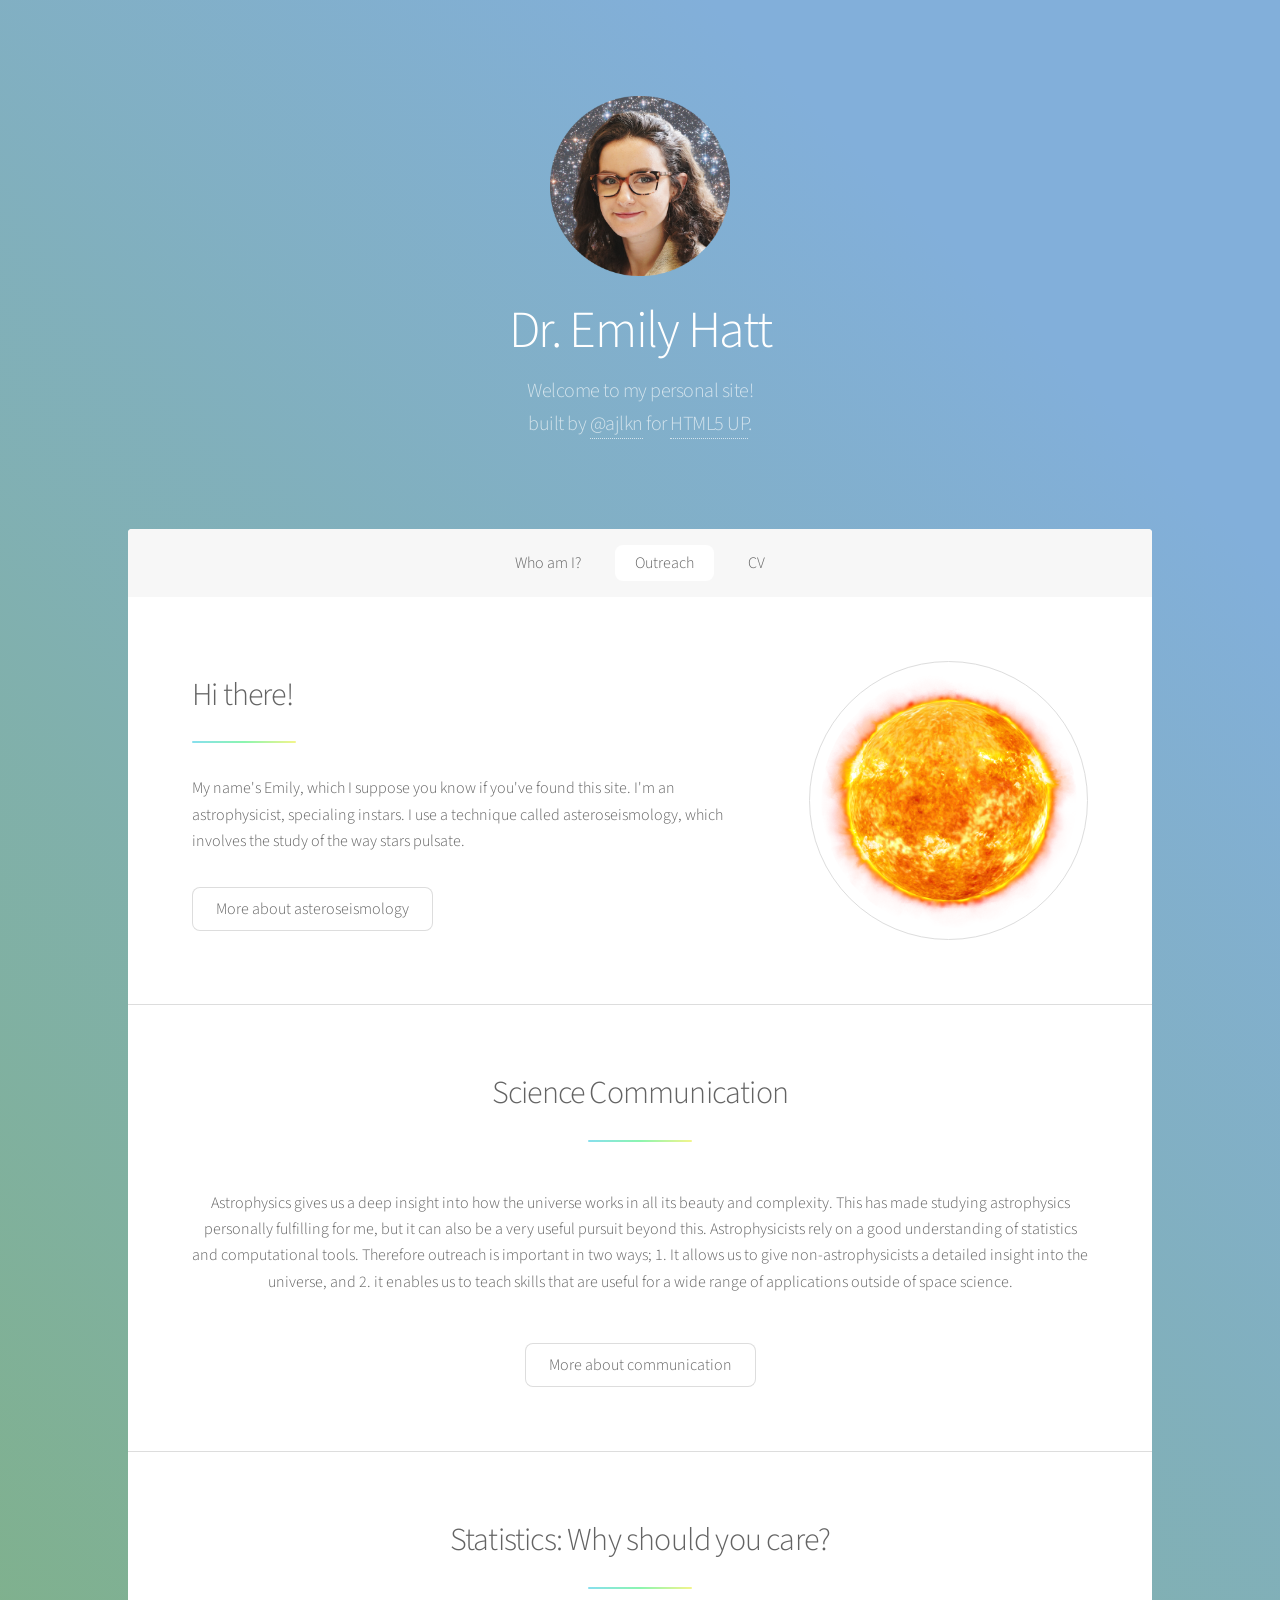
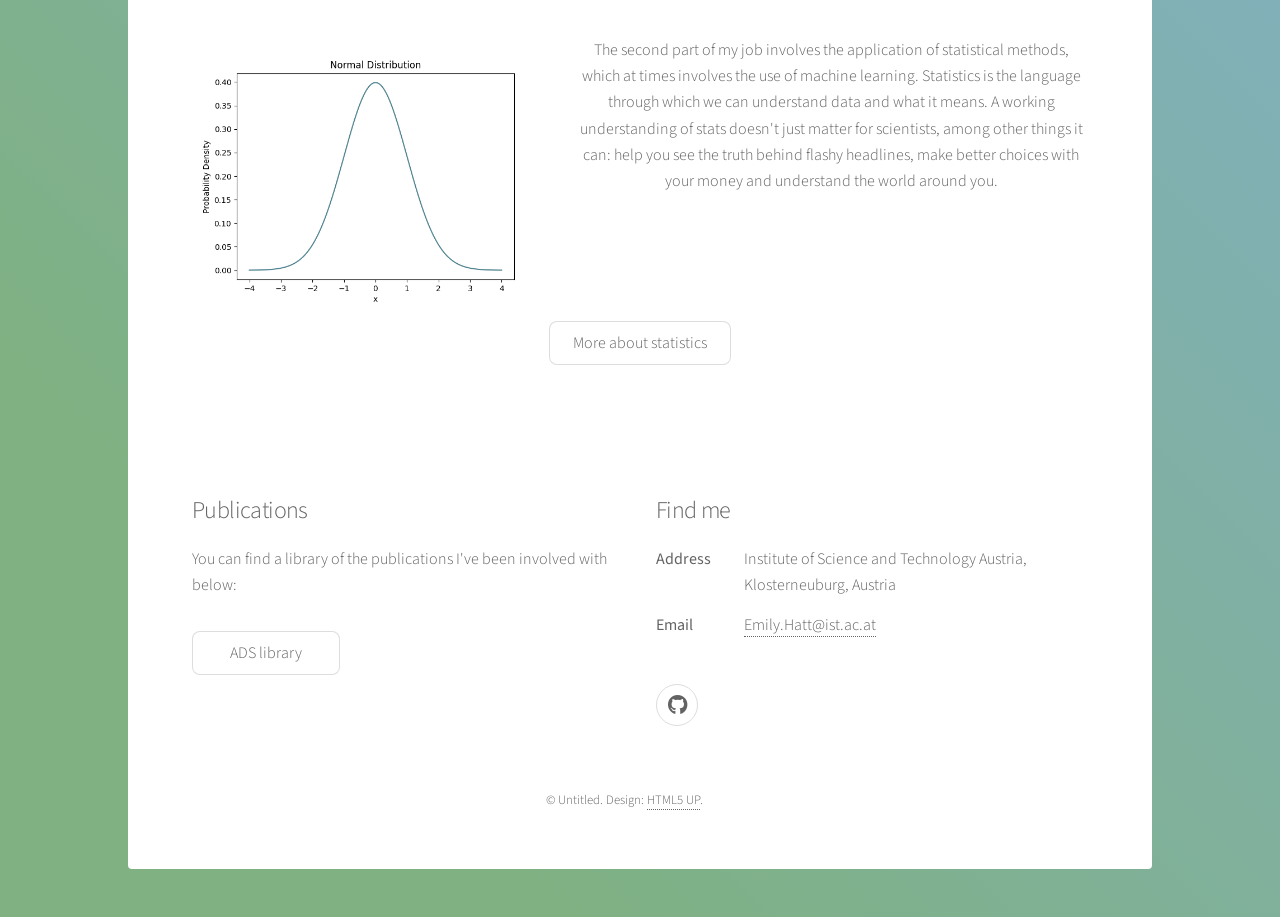
==== index.html @ 689a16f8 "trying to remove slides" ====
<!DOCTYPE HTML>
<!--
	Stellar by HTML5 UP
	html5up.net | @ajlkn
	Free for personal and commercial use under the CCA 3.0 license (html5up.net/license)
-->
<html>
	<head>
		<title>Dr. Emily Hatt</title>
		<meta charset="utf-8" />
		<meta name="viewport" content="width=device-width, initial-scale=1, user-scalable=no" />
		<link rel="stylesheet" href="assets/css/main.css" />
		<noscript><link rel="stylesheet" href="assets/css/noscript.css" /></noscript>
	</head>
	<body class="is-preload">

		<!-- Wrapper -->
			<div id="wrapper">

				<!-- Header -->
					<header id="header" class="alt">
						<span class="logo"><img src="images/Profile-space.png" alt="" width="180" height="180" /></span>
						<h1>Dr. Emily Hatt</h1>
						<p>Welcome to my personal site!<br />
						built by <a href="https://twitter.com/ajlkn">@ajlkn</a> for <a href="https://html5up.net">HTML5 UP</a>.</p>
					</header>

				<!-- Nav -->
					<nav id="nav">
						<ul>
							<li><a href="#intro" class="active">Who am I?</a></li>
							<li><a href="#first">Outreach</a></li>
							<li><a href="images/CV_DrEmilyHatt.pdf" >CV</a></li>
						</ul>
					</nav>

				<!-- Main -->
					<div id="main">

						<!-- Introduction -->
							<section id="intro" class="main">
								<div class="spotlight">
									<div class="content">
										<header class="major">
											<h2>Hi there!</h2>
										</header>
										<p>My name's Emily, which I suppose you know if you've found this site. I'm an astrophysicist, specialing instars. I use a technique called asteroseismology, which involves the study of the way stars pulsate. </p>
										<ul class="actions">
											<li><a href="asteroseismology.html" class="button">More about asteroseismology</a></li>
										</ul>
									</div>
									<span class="image"><img src="images/star.png" alt="" /></span>
								</div>
							</section>

						<!-- First Section -->
							<section id="first" class="main special">
								<header class="major">
									<h2>Science Communication</h2>
								</header>
								<p> Astrophysics gives us a deep insight into how the universe works in all its beauty and complexity. This has made studying astrophysics personally fulfilling for me, but it can also be a very useful pursuit beyond this. Astrophysicists rely on a good understanding of statistics and computational tools. Therefore outreach is important in two ways; 1. It allows us to give non-astrophysicists a detailed insight into the universe, and 2. it enables us to teach skills that are useful for a wide range of applications outside of space science. 
								</ul>
								<footer class="major">
									<ul class="actions special">
										<li><a href="outreach.html" class="button">More about communication</a></li>
									</ul>
								</footer>
							</section>

						<!-- Second Section -->
							<section id="second" class="main special">
								<header class="major">
									<h2>Statistics: Why should you care?</h2>
								</header>
								<p><span class="image left"><img src="images/normal-distribution-blue-2.png" alt="" /></span><p> The second part of my job involves the application of statistical methods, which at times involves the use of machine learning. Statistics is the language through which we can understand data and what it means. A working understanding of stats doesn't just matter for scientists, among other things it can: help you see the truth behind flashy headlines, make better choices with your money and understand the world around you.
								</ul>
								<footer class="major">
									<ul class="actions special">
										<li><a href="statistics.html" class="button">More about statistics</a></li>
									</ul>
								</footer>
							</section>


				<!-- Footer -->
					<footer id="footer">
						<section>
							<h2>Publications</h2>
							<p>You can find a library of the publications I've been involved with below:</p>
							<ul class="actions">
								<li><a href="https://ui.adsabs.harvard.edu/public-libraries/YTsyw_JtTd-4yvdqDAfEsQ" class="button">ADS library</a></li>
							</ul>
						</section>
						<section>
							<h2>Find me</h2>
							<dl class="alt">
								<dt>Address</dt>
								<dd>Institute of Science and Technology Austria, Klosterneuburg, Austria</dd>
								<dt>Email</dt>
								<dd><a href="mailto:Emily.Hatt@ist.ac.at">Emily.Hatt@ist.ac.at</a></dd>
							</dl>
							<ul class="icons">
								<li><a href="https://github.com/ehatt98" class="icon brands fa-github alt"><span class="label">GitHub</span></a></li>
							</ul>
						</section>
						<p class="copyright">&copy; Untitled. Design: <a href="https://html5up.net">HTML5 UP</a>.</p>
					</footer>

			</div>

		<!-- Scripts -->
			<script src="assets/js/jquery.min.js"></script>
			<script src="assets/js/jquery.scrollex.min.js"></script>
			<script src="assets/js/jquery.scrolly.min.js"></script>
			<script src="assets/js/browser.min.js"></script>
			<script src="assets/js/breakpoints.min.js"></script>
			<script src="assets/js/util.js"></script>
			<script src="assets/js/main.js"></script>

	</body>
</html>
---- assets/css/main.css ----
@import url(fontawesome-all.min.css);
@import 'https://fonts.googleapis.com/css?family=Source+Sans+Pro:300,400';

/*
	Stellar by HTML5 UP
	html5up.net | @ajlkn
	Free for personal and commercial use under the CCA 3.0 license (html5up.net/license)
*/

html, body, div, span, applet, object,
iframe, h1, h2, h3, h4, h5, h6, p, blockquote,
pre, a, abbr, acronym, address, big, cite,
code, del, dfn, em, img, ins, kbd, q, s, samp,
small, strike, strong, sub, sup, tt, var, b,
u, i, center, dl, dt, dd, ol, ul, li, fieldset,
form, label, legend, table, caption, tbody,
tfoot, thead, tr, th, td, article, aside,
canvas, details, embed, figure, figcaption,
footer, header, hgroup, menu, nav, output, ruby,
section, summary, time, mark, audio, video {
	margin: 0;
	padding: 0;
	border: 0;
	font-size: 100%;
	font: inherit;
	vertical-align: baseline;}

article, aside, details, figcaption, figure,
footer, header, hgroup, menu, nav, section {
	display: block;}

body {
	line-height: 1;
}

ol, ul {
	list-style: none;
}

blockquote, q {
	quotes: none;
}

	blockquote:before, blockquote:after, q:before, q:after {
		content: '';
		content: none;
	}

table {
	border-collapse: collapse;
	border-spacing: 0;
}

body {
	-webkit-text-size-adjust: none;
}

mark {
	background-color: transparent;
	color: inherit;
}

input::-moz-focus-inner {
	border: 0;
	padding: 0;
}

input, select, textarea {
	-moz-appearance: none;
	-webkit-appearance: none;
	-ms-appearance: none;
	appearance: none;
}

/* Basic */

	@-ms-viewport {
		width: device-width;
	}

	body {
		-ms-overflow-style: scrollbar;
	}

	@media screen and (max-width: 480px) {

		html, body {
			min-width: 320px;
		}

	}

	html {
		box-sizing: border-box;
	}

	*, *:before, *:after {
		box-sizing: inherit;
	}

	body {
		background-color: #374447;
		background-image: url("images/TESS-doodle.png"), -moz-linear-gradient(45deg, #7fb183 15%, #82afda 85%);
		background-image: url("images/TESS-doodle.png"), -webkit-linear-gradient(45deg, #7fb183 15%, #82afda 85%);
		background-image: url("images/TESS-doodle.png"), -ms-linear-gradient(45deg, #7fb183 15%, #82afda 85%);
		background-image: url("images/TESS-doodle.png"), linear-gradient(45deg, #7fb183 15%, #82afda 85%);
	}

		body.is-preload *, body.is-preload *:before, body.is-preload *:after {
			-moz-animation: none !important;
			-webkit-animation: none !important;
			-ms-animation: none !important;
			animation: none !important;
			-moz-transition: none !important;
			-webkit-transition: none !important;
			-ms-transition: none !important;
			transition: none !important;
		}

/* Type */

	body {
		background-color: #374447;
		color: rgba(255, 255, 255, 0.65);
	}

	body, input, select, textarea {
		font-family: "Source Sans Pro", Helvetica, sans-serif;
		font-size: 17pt;
		font-weight: 300;
		line-height: 1.65;
	}

		@media screen and (max-width: 1680px) {

			body, input, select, textarea {
				font-size: 14pt;
			}

		}

		@media screen and (max-width: 1280px) {

			body, input, select, textarea {
				font-size: 12pt;
			}

		}

		@media screen and (max-width: 360px) {

			body, input, select, textarea {
				font-size: 11pt;
			}

		}

	a {
		-moz-transition: color 0.2s ease, border-bottom 0.2s ease;
		-webkit-transition: color 0.2s ease, border-bottom 0.2s ease;
		-ms-transition: color 0.2s ease, border-bottom 0.2s ease;
		transition: color 0.2s ease, border-bottom 0.2s ease;
		text-decoration: none;
		border-bottom: dotted 1px;
		color: inherit;
	}

		a:hover {
			border-bottom-color: transparent;
		}

	strong, b {
		font-weight: 400;
	}

	em, i {
		font-style: italic;
	}

	p {
		margin: 0 0 2em 0;
	}

		p.content {
			-moz-columns: 20em 2;
			-webkit-columns: 20em 2;
			-ms-columns: 20em 2;
			columns: 20em 2;
			-moz-column-gap: 2em;
			-webkit-column-gap: 2em;
			-ms-column-gap: 2em;
			column-gap: 2em;
			text-align: justify;
		}

	h1, h2, h3, h4, h5, h6 {
		font-weight: 300;
		line-height: 1.5;
		margin: 0 0 0.7em 0;
		letter-spacing: -0.025em;
	}

		h1 a, h2 a, h3 a, h4 a, h5 a, h6 a {
			color: inherit;
			text-decoration: none;
		}

	h1 {
		font-size: 2.5em;
		line-height: 1.2;
	}

	h2 {
		font-size: 1.5em;
	}

	h3 {
		font-size: 1.25em;
	}

	h4 {
		font-size: 1.1em;
	}

	h5 {
		font-size: 0.9em;
	}

	h6 {
		font-size: 0.7em;
	}

	@media screen and (max-width: 736px) {

		h1 {
			font-size: 2em;
		}

	}

	sub {
		font-size: 0.8em;
		position: relative;
		top: 0.5em;
	}

	sup {
		font-size: 0.8em;
		position: relative;
		top: -0.5em;
	}

	blockquote {
		border-left: solid 4px;
		font-style: italic;
		margin: 0 0 2em 0;
		padding: 0.5em 0 0.5em 2em;
	}

	code {
		border-radius: 8px;
		border: solid 1px;
		font-family: "Courier New", monospace;
		font-size: 0.9em;
		margin: 0 0.25em;
		padding: 0.25em 0.65em;
	}

	pre {
		-webkit-overflow-scrolling: touch;
		font-family: "Courier New", monospace;
		font-size: 0.9em;
		margin: 0 0 2em 0;
	}

		pre code {
			display: block;
			line-height: 1.75;
			padding: 1em 1.5em;
			overflow-x: auto;
		}

	hr {
		border: 0;
		border-bottom: solid 1px;
		margin: 2em 0;
	}

		hr.major {
			margin: 3em 0;
		}

	.align-left {
		text-align: left;
	}

	.align-center {
		text-align: center;
	}

	.align-right {
		text-align: right;
	}

	input, select, textarea {
		color: #ffffff;
	}

	a:hover {
		color: #ffffff;
	}

	strong, b {
		color: #ffffff;
	}

	h1, h2, h3, h4, h5, h6 {
		color: #ffffff;
	}

	blockquote {
		border-left-color: rgba(255, 255, 255, 0.35);
	}

	code {
		background: rgba(255, 255, 255, 0.075);
		border-color: rgba(255, 255, 255, 0.35);
	}

	hr {
		border-bottom-color: rgba(255, 255, 255, 0.35);
	}

/* Row */

	.row {
		display: flex;
		flex-wrap: wrap;
		box-sizing: border-box;
		align-items: stretch;
	}

		.row > * {
			box-sizing: border-box;
		}

		.row.gtr-uniform > * > :last-child {
			margin-bottom: 0;
		}

		.row.aln-left {
			justify-content: flex-start;
		}

		.row.aln-center {
			justify-content: center;
		}

		.row.aln-right {
			justify-content: flex-end;
		}

		.row.aln-top {
			align-items: flex-start;
		}

		.row.aln-middle {
			align-items: center;
		}

		.row.aln-bottom {
			align-items: flex-end;
		}

		.row > .imp {
			order: -1;
		}

		.row > .col-1 {
			width: 8.33333%;
		}

		.row > .off-1 {
			margin-left: 8.33333%;
		}

		.row > .col-2 {
			width: 16.66667%;
		}

		.row > .off-2 {
			margin-left: 16.66667%;
		}

		.row > .col-3 {
			width: 25%;
		}

		.row > .off-3 {
			margin-left: 25%;
		}

		.row > .col-4 {
			width: 33.33333%;
		}

		.row > .off-4 {
			margin-left: 33.33333%;
		}

		.row > .col-5 {
			width: 41.66667%;
		}

		.row > .off-5 {
			margin-left: 41.66667%;
		}

		.row > .col-6 {
			width: 50%;
		}

		.row > .off-6 {
			margin-left: 50%;
		}

		.row > .col-7 {
			width: 58.33333%;
		}

		.row > .off-7 {
			margin-left: 58.33333%;
		}

		.row > .col-8 {
			width: 66.66667%;
		}

		.row > .off-8 {
			margin-left: 66.66667%;
		}

		.row > .col-9 {
			width: 75%;
		}

		.row > .off-9 {
			margin-left: 75%;
		}

		.row > .col-10 {
			width: 83.33333%;
		}

		.row > .off-10 {
			margin-left: 83.33333%;
		}

		.row > .col-11 {
			width: 91.66667%;
		}

		.row > .off-11 {
			margin-left: 91.66667%;
		}

		.row > .col-12 {
			width: 100%;
		}

		.row > .off-12 {
			margin-left: 100%;
		}

		.row.gtr-0 {
			margin-top: 0;
			margin-left: 0em;
		}

			.row.gtr-0 > * {
				padding: 0 0 0 0em;
			}

			.row.gtr-0.gtr-uniform {
				margin-top: 0em;
			}

				.row.gtr-0.gtr-uniform > * {
					padding-top: 0em;
				}

		.row.gtr-25 {
			margin-top: 0;
			margin-left: -0.375em;
		}

			.row.gtr-25 > * {
				padding: 0 0 0 0.375em;
			}

			.row.gtr-25.gtr-uniform {
				margin-top: -0.375em;
			}

				.row.gtr-25.gtr-uniform > * {
					padding-top: 0.375em;
				}

		.row.gtr-50 {
			margin-top: 0;
			margin-left: -0.75em;
		}

			.row.gtr-50 > * {
				padding: 0 0 0 0.75em;
			}

			.row.gtr-50.gtr-uniform {
				margin-top: -0.75em;
			}

				.row.gtr-50.gtr-uniform > * {
					padding-top: 0.75em;
				}

		.row {
			margin-top: 0;
			margin-left: -1.5em;
		}

			.row > * {
				padding: 0 0 0 1.5em;
			}

			.row.gtr-uniform {
				margin-top: -1.5em;
			}

				.row.gtr-uniform > * {
					padding-top: 1.5em;
				}

		.row.gtr-150 {
			margin-top: 0;
			margin-left: -2.25em;
		}

			.row.gtr-150 > * {
				padding: 0 0 0 2.25em;
			}

			.row.gtr-150.gtr-uniform {
				margin-top: -2.25em;
			}

				.row.gtr-150.gtr-uniform > * {
					padding-top: 2.25em;
				}

		.row.gtr-200 {
			margin-top: 0;
			margin-left: -3em;
		}

			.row.gtr-200 > * {
				padding: 0 0 0 3em;
			}

			.row.gtr-200.gtr-uniform {
				margin-top: -3em;
			}

				.row.gtr-200.gtr-uniform > * {
					padding-top: 3em;
				}

		@media screen and (max-width: 1680px) {

			.row {
				display: flex;
				flex-wrap: wrap;
				box-sizing: border-box;
				align-items: stretch;
			}

				.row > * {
					box-sizing: border-box;
				}

				.row.gtr-uniform > * > :last-child {
					margin-bottom: 0;
				}

				.row.aln-left {
					justify-content: flex-start;
				}

				.row.aln-center {
					justify-content: center;
				}

				.row.aln-right {
					justify-content: flex-end;
				}

				.row.aln-top {
					align-items: flex-start;
				}

				.row.aln-middle {
					align-items: center;
				}

				.row.aln-bottom {
					align-items: flex-end;
				}

				.row > .imp-xlarge {
					order: -1;
				}

				.row > .col-1-xlarge {
					width: 8.33333%;
				}

				.row > .off-1-xlarge {
					margin-left: 8.33333%;
				}

				.row > .col-2-xlarge {
					width: 16.66667%;
				}

				.row > .off-2-xlarge {
					margin-left: 16.66667%;
				}

				.row > .col-3-xlarge {
					width: 25%;
				}

				.row > .off-3-xlarge {
					margin-left: 25%;
				}

				.row > .col-4-xlarge {
					width: 33.33333%;
				}

				.row > .off-4-xlarge {
					margin-left: 33.33333%;
				}

				.row > .col-5-xlarge {
					width: 41.66667%;
				}

				.row > .off-5-xlarge {
					margin-left: 41.66667%;
				}

				.row > .col-6-xlarge {
					width: 50%;
				}

				.row > .off-6-xlarge {
					margin-left: 50%;
				}

				.row > .col-7-xlarge {
					width: 58.33333%;
				}

				.row > .off-7-xlarge {
					margin-left: 58.33333%;
				}

				.row > .col-8-xlarge {
					width: 66.66667%;
				}

				.row > .off-8-xlarge {
					margin-left: 66.66667%;
				}

				.row > .col-9-xlarge {
					width: 75%;
				}

				.row > .off-9-xlarge {
					margin-left: 75%;
				}

				.row > .col-10-xlarge {
					width: 83.33333%;
				}

				.row > .off-10-xlarge {
					margin-left: 83.33333%;
				}

				.row > .col-11-xlarge {
					width: 91.66667%;
				}

				.row > .off-11-xlarge {
					margin-left: 91.66667%;
				}

				.row > .col-12-xlarge {
					width: 100%;
				}

				.row > .off-12-xlarge {
					margin-left: 100%;
				}

				.row.gtr-0 {
					margin-top: 0;
					margin-left: 0em;
				}

					.row.gtr-0 > * {
						padding: 0 0 0 0em;
					}

					.row.gtr-0.gtr-uniform {
						margin-top: 0em;
					}

						.row.gtr-0.gtr-uniform > * {
							padding-top: 0em;
						}

				.row.gtr-25 {
					margin-top: 0;
					margin-left: -0.375em;
				}

					.row.gtr-25 > * {
						padding: 0 0 0 0.375em;
					}

					.row.gtr-25.gtr-uniform {
						margin-top: -0.375em;
					}

						.row.gtr-25.gtr-uniform > * {
							padding-top: 0.375em;
						}

				.row.gtr-50 {
					margin-top: 0;
					margin-left: -0.75em;
				}

					.row.gtr-50 > * {
						padding: 0 0 0 0.75em;
					}

					.row.gtr-50.gtr-uniform {
						margin-top: -0.75em;
					}

						.row.gtr-50.gtr-uniform > * {
							padding-top: 0.75em;
						}

				.row {
					margin-top: 0;
					margin-left: -1.5em;
				}

					.row > * {
						padding: 0 0 0 1.5em;
					}

					.row.gtr-uniform {
						margin-top: -1.5em;
					}

						.row.gtr-uniform > * {
							padding-top: 1.5em;
						}

				.row.gtr-150 {
					margin-top: 0;
					margin-left: -2.25em;
				}

					.row.gtr-150 > * {
						padding: 0 0 0 2.25em;
					}

					.row.gtr-150.gtr-uniform {
						margin-top: -2.25em;
					}

						.row.gtr-150.gtr-uniform > * {
							padding-top: 2.25em;
						}

				.row.gtr-200 {
					margin-top: 0;
					margin-left: -3em;
				}

					.row.gtr-200 > * {
						padding: 0 0 0 3em;
					}

					.row.gtr-200.gtr-uniform {
						margin-top: -3em;
					}

						.row.gtr-200.gtr-uniform > * {
							padding-top: 3em;
						}

		}

		@media screen and (max-width: 1280px) {

			.row {
				display: flex;
				flex-wrap: wrap;
				box-sizing: border-box;
				align-items: stretch;
			}

				.row > * {
					box-sizing: border-box;
				}

				.row.gtr-uniform > * > :last-child {
					margin-bottom: 0;
				}

				.row.aln-left {
					justify-content: flex-start;
				}

				.row.aln-center {
					justify-content: center;
				}

				.row.aln-right {
					justify-content: flex-end;
				}

				.row.aln-top {
					align-items: flex-start;
				}

				.row.aln-middle {
					align-items: center;
				}

				.row.aln-bottom {
					align-items: flex-end;
				}

				.row > .imp-large {
					order: -1;
				}

				.row > .col-1-large {
					width: 8.33333%;
				}

				.row > .off-1-large {
					margin-left: 8.33333%;
				}

				.row > .col-2-large {
					width: 16.66667%;
				}

				.row > .off-2-large {
					margin-left: 16.66667%;
				}

				.row > .col-3-large {
					width: 25%;
				}

				.row > .off-3-large {
					margin-left: 25%;
				}

				.row > .col-4-large {
					width: 33.33333%;
				}

				.row > .off-4-large {
					margin-left: 33.33333%;
				}

				.row > .col-5-large {
					width: 41.66667%;
				}

				.row > .off-5-large {
					margin-left: 41.66667%;
				}

				.row > .col-6-large {
					width: 50%;
				}

				.row > .off-6-large {
					margin-left: 50%;
				}

				.row > .col-7-large {
					width: 58.33333%;
				}

				.row > .off-7-large {
					margin-left: 58.33333%;
				}

				.row > .col-8-large {
					width: 66.66667%;
				}

				.row > .off-8-large {
					margin-left: 66.66667%;
				}

				.row > .col-9-large {
					width: 75%;
				}

				.row > .off-9-large {
					margin-left: 75%;
				}

				.row > .col-10-large {
					width: 83.33333%;
				}

				.row > .off-10-large {
					margin-left: 83.33333%;
				}

				.row > .col-11-large {
					width: 91.66667%;
				}

				.row > .off-11-large {
					margin-left: 91.66667%;
				}

				.row > .col-12-large {
					width: 100%;
				}

				.row > .off-12-large {
					margin-left: 100%;
				}

				.row.gtr-0 {
					margin-top: 0;
					margin-left: 0em;
				}

					.row.gtr-0 > * {
						padding: 0 0 0 0em;
					}

					.row.gtr-0.gtr-uniform {
						margin-top: 0em;
					}

						.row.gtr-0.gtr-uniform > * {
							padding-top: 0em;
						}

				.row.gtr-25 {
					margin-top: 0;
					margin-left: -0.375em;
				}

					.row.gtr-25 > * {
						padding: 0 0 0 0.375em;
					}

					.row.gtr-25.gtr-uniform {
						margin-top: -0.375em;
					}

						.row.gtr-25.gtr-uniform > * {
							padding-top: 0.375em;
						}

				.row.gtr-50 {
					margin-top: 0;
					margin-left: -0.75em;
				}

					.row.gtr-50 > * {
						padding: 0 0 0 0.75em;
					}

					.row.gtr-50.gtr-uniform {
						margin-top: -0.75em;
					}

						.row.gtr-50.gtr-uniform > * {
							padding-top: 0.75em;
						}

				.row {
					margin-top: 0;
					margin-left: -1.5em;
				}

					.row > * {
						padding: 0 0 0 1.5em;
					}

					.row.gtr-uniform {
						margin-top: -1.5em;
					}

						.row.gtr-uniform > * {
							padding-top: 1.5em;
						}

				.row.gtr-150 {
					margin-top: 0;
					margin-left: -2.25em;
				}

					.row.gtr-150 > * {
						padding: 0 0 0 2.25em;
					}

					.row.gtr-150.gtr-uniform {
						margin-top: -2.25em;
					}

						.row.gtr-150.gtr-uniform > * {
							padding-top: 2.25em;
						}

				.row.gtr-200 {
					margin-top: 0;
					margin-left: -3em;
				}

					.row.gtr-200 > * {
						padding: 0 0 0 3em;
					}

					.row.gtr-200.gtr-uniform {
						margin-top: -3em;
					}

						.row.gtr-200.gtr-uniform > * {
							padding-top: 3em;
						}

		}

		@media screen and (max-width: 980px) {

			.row {
				display: flex;
				flex-wrap: wrap;
				box-sizing: border-box;
				align-items: stretch;
			}

				.row > * {
					box-sizing: border-box;
				}

				.row.gtr-uniform > * > :last-child {
					margin-bottom: 0;
				}

				.row.aln-left {
					justify-content: flex-start;
				}

				.row.aln-center {
					justify-content: center;
				}

				.row.aln-right {
					justify-content: flex-end;
				}

				.row.aln-top {
					align-items: flex-start;
				}

				.row.aln-middle {
					align-items: center;
				}

				.row.aln-bottom {
					align-items: flex-end;
				}

				.row > .imp-medium {
					order: -1;
				}

				.row > .col-1-medium {
					width: 8.33333%;
				}

				.row > .off-1-medium {
					margin-left: 8.33333%;
				}

				.row > .col-2-medium {
					width: 16.66667%;
				}

				.row > .off-2-medium {
					margin-left: 16.66667%;
				}

				.row > .col-3-medium {
					width: 25%;
				}

				.row > .off-3-medium {
					margin-left: 25%;
				}

				.row > .col-4-medium {
					width: 33.33333%;
				}

				.row > .off-4-medium {
					margin-left: 33.33333%;
				}

				.row > .col-5-medium {
					width: 41.66667%;
				}

				.row > .off-5-medium {
					margin-left: 41.66667%;
				}

				.row > .col-6-medium {
					width: 50%;
				}

				.row > .off-6-medium {
					margin-left: 50%;
				}

				.row > .col-7-medium {
					width: 58.33333%;
				}

				.row > .off-7-medium {
					margin-left: 58.33333%;
				}

				.row > .col-8-medium {
					width: 66.66667%;
				}

				.row > .off-8-medium {
					margin-left: 66.66667%;
				}

				.row > .col-9-medium {
					width: 75%;
				}

				.row > .off-9-medium {
					margin-left: 75%;
				}

				.row > .col-10-medium {
					width: 83.33333%;
				}

				.row > .off-10-medium {
					margin-left: 83.33333%;
				}

				.row > .col-11-medium {
					width: 91.66667%;
				}

				.row > .off-11-medium {
					margin-left: 91.66667%;
				}

				.row > .col-12-medium {
					width: 100%;
				}

				.row > .off-12-medium {
					margin-left: 100%;
				}

				.row.gtr-0 {
					margin-top: 0;
					margin-left: 0em;
				}

					.row.gtr-0 > * {
						padding: 0 0 0 0em;
					}

					.row.gtr-0.gtr-uniform {
						margin-top: 0em;
					}

						.row.gtr-0.gtr-uniform > * {
							padding-top: 0em;
						}

				.row.gtr-25 {
					margin-top: 0;
					margin-left: -0.375em;
				}

					.row.gtr-25 > * {
						padding: 0 0 0 0.375em;
					}

					.row.gtr-25.gtr-uniform {
						margin-top: -0.375em;
					}

						.row.gtr-25.gtr-uniform > * {
							padding-top: 0.375em;
						}

				.row.gtr-50 {
					margin-top: 0;
					margin-left: -0.75em;
				}

					.row.gtr-50 > * {
						padding: 0 0 0 0.75em;
					}

					.row.gtr-50.gtr-uniform {
						margin-top: -0.75em;
					}

						.row.gtr-50.gtr-uniform > * {
							padding-top: 0.75em;
						}

				.row {
					margin-top: 0;
					margin-left: -1.5em;
				}

					.row > * {
						padding: 0 0 0 1.5em;
					}

					.row.gtr-uniform {
						margin-top: -1.5em;
					}

						.row.gtr-uniform > * {
							padding-top: 1.5em;
						}

				.row.gtr-150 {
					margin-top: 0;
					margin-left: -2.25em;
				}

					.row.gtr-150 > * {
						padding: 0 0 0 2.25em;
					}

					.row.gtr-150.gtr-uniform {
						margin-top: -2.25em;
					}

						.row.gtr-150.gtr-uniform > * {
							padding-top: 2.25em;
						}

				.row.gtr-200 {
					margin-top: 0;
					margin-left: -3em;
				}

					.row.gtr-200 > * {
						padding: 0 0 0 3em;
					}

					.row.gtr-200.gtr-uniform {
						margin-top: -3em;
					}

						.row.gtr-200.gtr-uniform > * {
							padding-top: 3em;
						}

		}

		@media screen and (max-width: 736px) {

			.row {
				display: flex;
				flex-wrap: wrap;
				box-sizing: border-box;
				align-items: stretch;
			}

				.row > * {
					box-sizing: border-box;
				}

				.row.gtr-uniform > * > :last-child {
					margin-bottom: 0;
				}

				.row.aln-left {
					justify-content: flex-start;
				}

				.row.aln-center {
					justify-content: center;
				}

				.row.aln-right {
					justify-content: flex-end;
				}

				.row.aln-top {
					align-items: flex-start;
				}

				.row.aln-middle {
					align-items: center;
				}

				.row.aln-bottom {
					align-items: flex-end;
				}

				.row > .imp-small {
					order: -1;
				}

				.row > .col-1-small {
					width: 8.33333%;
				}

				.row > .off-1-small {
					margin-left: 8.33333%;
				}

				.row > .col-2-small {
					width: 16.66667%;
				}

				.row > .off-2-small {
					margin-left: 16.66667%;
				}

				.row > .col-3-small {
					width: 25%;
				}

				.row > .off-3-small {
					margin-left: 25%;
				}

				.row > .col-4-small {
					width: 33.33333%;
				}

				.row > .off-4-small {
					margin-left: 33.33333%;
				}

				.row > .col-5-small {
					width: 41.66667%;
				}

				.row > .off-5-small {
					margin-left: 41.66667%;
				}

				.row > .col-6-small {
					width: 50%;
				}

				.row > .off-6-small {
					margin-left: 50%;
				}

				.row > .col-7-small {
					width: 58.33333%;
				}

				.row > .off-7-small {
					margin-left: 58.33333%;
				}

				.row > .col-8-small {
					width: 66.66667%;
				}

				.row > .off-8-small {
					margin-left: 66.66667%;
				}

				.row > .col-9-small {
					width: 75%;
				}

				.row > .off-9-small {
					margin-left: 75%;
				}

				.row > .col-10-small {
					width: 83.33333%;
				}

				.row > .off-10-small {
					margin-left: 83.33333%;
				}

				.row > .col-11-small {
					width: 91.66667%;
				}

				.row > .off-11-small {
					margin-left: 91.66667%;
				}

				.row > .col-12-small {
					width: 100%;
				}

				.row > .off-12-small {
					margin-left: 100%;
				}

				.row.gtr-0 {
					margin-top: 0;
					margin-left: 0em;
				}

					.row.gtr-0 > * {
						padding: 0 0 0 0em;
					}

					.row.gtr-0.gtr-uniform {
						margin-top: 0em;
					}

						.row.gtr-0.gtr-uniform > * {
							padding-top: 0em;
						}

				.row.gtr-25 {
					margin-top: 0;
					margin-left: -0.25em;
				}

					.row.gtr-25 > * {
						padding: 0 0 0 0.25em;
					}

					.row.gtr-25.gtr-uniform {
						margin-top: -0.25em;
					}

						.row.gtr-25.gtr-uniform > * {
							padding-top: 0.25em;
						}

				.row.gtr-50 {
					margin-top: 0;
					margin-left: -0.5em;
				}

					.row.gtr-50 > * {
						padding: 0 0 0 0.5em;
					}

					.row.gtr-50.gtr-uniform {
						margin-top: -0.5em;
					}

						.row.gtr-50.gtr-uniform > * {
							padding-top: 0.5em;
						}

				.row {
					margin-top: 0;
					margin-left: -1em;
				}

					.row > * {
						padding: 0 0 0 1em;
					}

					.row.gtr-uniform {
						margin-top: -1em;
					}

						.row.gtr-uniform > * {
							padding-top: 1em;
						}

				.row.gtr-150 {
					margin-top: 0;
					margin-left: -1.5em;
				}

					.row.gtr-150 > * {
						padding: 0 0 0 1.5em;
					}

					.row.gtr-150.gtr-uniform {
						margin-top: -1.5em;
					}

						.row.gtr-150.gtr-uniform > * {
							padding-top: 1.5em;
						}

				.row.gtr-200 {
					margin-top: 0;
					margin-left: -2em;
				}

					.row.gtr-200 > * {
						padding: 0 0 0 2em;
					}

					.row.gtr-200.gtr-uniform {
						margin-top: -2em;
					}

						.row.gtr-200.gtr-uniform > * {
							padding-top: 2em;
						}

		}

		@media screen and (max-width: 480px) {

			.row {
				display: flex;
				flex-wrap: wrap;
				box-sizing: border-box;
				align-items: stretch;
			}

				.row > * {
					box-sizing: border-box;
				}

				.row.gtr-uniform > * > :last-child {
					margin-bottom: 0;
				}

				.row.aln-left {
					justify-content: flex-start;
				}

				.row.aln-center {
					justify-content: center;
				}

				.row.aln-right {
					justify-content: flex-end;
				}

				.row.aln-top {
					align-items: flex-start;
				}

				.row.aln-middle {
					align-items: center;
				}

				.row.aln-bottom {
					align-items: flex-end;
				}

				.row > .imp-xsmall {
					order: -1;
				}

				.row > .col-1-xsmall {
					width: 8.33333%;
				}

				.row > .off-1-xsmall {
					margin-left: 8.33333%;
				}

				.row > .col-2-xsmall {
					width: 16.66667%;
				}

				.row > .off-2-xsmall {
					margin-left: 16.66667%;
				}

				.row > .col-3-xsmall {
					width: 25%;
				}

				.row > .off-3-xsmall {
					margin-left: 25%;
				}

				.row > .col-4-xsmall {
					width: 33.33333%;
				}

				.row > .off-4-xsmall {
					margin-left: 33.33333%;
				}

				.row > .col-5-xsmall {
					width: 41.66667%;
				}

				.row > .off-5-xsmall {
					margin-left: 41.66667%;
				}

				.row > .col-6-xsmall {
					width: 50%;
				}

				.row > .off-6-xsmall {
					margin-left: 50%;
				}

				.row > .col-7-xsmall {
					width: 58.33333%;
				}

				.row > .off-7-xsmall {
					margin-left: 58.33333%;
				}

				.row > .col-8-xsmall {
					width: 66.66667%;
				}

				.row > .off-8-xsmall {
					margin-left: 66.66667%;
				}

				.row > .col-9-xsmall {
					width: 75%;
				}

				.row > .off-9-xsmall {
					margin-left: 75%;
				}

				.row > .col-10-xsmall {
					width: 83.33333%;
				}

				.row > .off-10-xsmall {
					margin-left: 83.33333%;
				}

				.row > .col-11-xsmall {
					width: 91.66667%;
				}

				.row > .off-11-xsmall {
					margin-left: 91.66667%;
				}

				.row > .col-12-xsmall {
					width: 100%;
				}

				.row > .off-12-xsmall {
					margin-left: 100%;
				}

				.row.gtr-0 {
					margin-top: 0;
					margin-left: 0em;
				}

					.row.gtr-0 > * {
						padding: 0 0 0 0em;
					}

					.row.gtr-0.gtr-uniform {
						margin-top: 0em;
					}

						.row.gtr-0.gtr-uniform > * {
							padding-top: 0em;
						}

				.row.gtr-25 {
					margin-top: 0;
					margin-left: -0.3125em;
				}

					.row.gtr-25 > * {
						padding: 0 0 0 0.3125em;
					}

					.row.gtr-25.gtr-uniform {
						margin-top: -0.3125em;
					}

						.row.gtr-25.gtr-uniform > * {
							padding-top: 0.3125em;
						}

				.row.gtr-50 {
					margin-top: 0;
					margin-left: -0.625em;
				}

					.row.gtr-50 > * {
						padding: 0 0 0 0.625em;
					}

					.row.gtr-50.gtr-uniform {
						margin-top: -0.625em;
					}

						.row.gtr-50.gtr-uniform > * {
							padding-top: 0.625em;
						}

				.row {
					margin-top: 0;
					margin-left: -1.25em;
				}

					.row > * {
						padding: 0 0 0 1.25em;
					}

					.row.gtr-uniform {
						margin-top: -1.25em;
					}

						.row.gtr-uniform > * {
							padding-top: 1.25em;
						}

				.row.gtr-150 {
					margin-top: 0;
					margin-left: -1.875em;
				}

					.row.gtr-150 > * {
						padding: 0 0 0 1.875em;
					}

					.row.gtr-150.gtr-uniform {
						margin-top: -1.875em;
					}

						.row.gtr-150.gtr-uniform > * {
							padding-top: 1.875em;
						}

				.row.gtr-200 {
					margin-top: 0;
					margin-left: -2.5em;
				}

					.row.gtr-200 > * {
						padding: 0 0 0 2.5em;
					}

					.row.gtr-200.gtr-uniform {
						margin-top: -2.5em;
					}

						.row.gtr-200.gtr-uniform > * {
							padding-top: 2.5em;
						}

		}

/* Box */

	.box {
		border-radius: 8px;
		border: solid;
		margin-bottom: 2em;
		padding: 1.5em;
	}

		.box > :last-child,
		.box > :last-child > :last-child,
		.box > :last-child > :last-child > :last-child {
			margin-bottom: 0;
		}

		.box.alt {
			border: 0;
			border-radius: 0;
			padding: 0;
		}

	.box {
		border-color: rgba(255, 255, 255, 0.35);
	}

/* Button */

	input[type="submit"],
	input[type="reset"],
	input[type="button"],
	button,
	.button {
		-moz-appearance: none;
		-webkit-appearance: none;
		-ms-appearance: none;
		appearance: none;
		-moz-transition: background-color 0.2s ease-in-out, color 0.2s ease-in-out;
		-webkit-transition: background-color 0.2s ease-in-out, color 0.2s ease-in-out;
		-ms-transition: background-color 0.2s ease-in-out, color 0.2s ease-in-out;
		transition: background-color 0.2s ease-in-out, color 0.2s ease-in-out;
		border-radius: 8px;
		border: 0;
		cursor: pointer;
		display: inline-block;
		font-weight: 300;
		height: 2.75em;
		line-height: 2.75em;
		min-width: 9.25em;
		padding: 0 1.5em;
		text-align: center;
		text-decoration: none;
		white-space: nowrap;
	}

		input[type="submit"].icon,
		input[type="reset"].icon,
		input[type="button"].icon,
		button.icon,
		.button.icon {
			padding-left: 1.35em;
		}

			input[type="submit"].icon:before,
			input[type="reset"].icon:before,
			input[type="button"].icon:before,
			button.icon:before,
			.button.icon:before {
				margin-right: 0.5em;
			}

		input[type="submit"].fit,
		input[type="reset"].fit,
		input[type="button"].fit,
		button.fit,
		.button.fit {
			width: 100%;
		}

		input[type="submit"].small,
		input[type="reset"].small,
		input[type="button"].small,
		button.small,
		.button.small {
			font-size: 0.8em;
		}

		input[type="submit"].large,
		input[type="reset"].large,
		input[type="button"].large,
		button.large,
		.button.large {
			font-size: 1.35em;
		}

		input[type="submit"].disabled, input[type="submit"]:disabled,
		input[type="reset"].disabled,
		input[type="reset"]:disabled,
		input[type="button"].disabled,
		input[type="button"]:disabled,
		button.disabled,
		button:disabled,
		.button.disabled,
		.button:disabled {
			pointer-events: none;
			opacity: 0.25;
		}

		@media screen and (max-width: 736px) {

			input[type="submit"],
			input[type="reset"],
			input[type="button"],
			button,
			.button {
				min-width: 0;
			}

		}

	input[type="submit"],
	input[type="reset"],
	input[type="button"],
	button,
	.button {
		background-color: transparent;
		box-shadow: inset 0 0 0 1px rgba(255, 255, 255, 0.35);
		color: #ffffff !important;
	}

		input[type="submit"]:hover,
		input[type="reset"]:hover,
		input[type="button"]:hover,
		button:hover,
		.button:hover {
			background-color: rgba(255, 255, 255, 0.075);
		}

		input[type="submit"]:active,
		input[type="reset"]:active,
		input[type="button"]:active,
		button:active,
		.button:active {
			background-color: rgba(255, 255, 255, 0.2);
		}

		input[type="submit"].icon:before,
		input[type="reset"].icon:before,
		input[type="button"].icon:before,
		button.icon:before,
		.button.icon:before {
			color: rgba(255, 255, 255, 0.5);
		}

		input[type="submit"].primary,
		input[type="reset"].primary,
		input[type="button"].primary,
		button.primary,
		.button.primary {
			background-color: #8cc9f0;
			color: #ffffff !important;
			box-shadow: none;
		}

			input[type="submit"].primary:hover,
			input[type="reset"].primary:hover,
			input[type="button"].primary:hover,
			button.primary:hover,
			.button.primary:hover {
				background-color: #9acff2;
			}

			input[type="submit"].primary:active,
			input[type="reset"].primary:active,
			input[type="button"].primary:active,
			button.primary:active,
			.button.primary:active {
				background-color: #7ec3ee;
			}

			input[type="submit"].primary.icon:before,
			input[type="reset"].primary.icon:before,
			input[type="button"].primary.icon:before,
			button.primary.icon:before,
			.button.primary.icon:before {
				color: #ffffff !important;
			}

/* Form */

	form {
		margin: 0 0 2em 0;
	}

	label {
		display: block;
		font-size: 0.9em;
		font-weight: 400;
		margin: 0 0 1em 0;
	}

	input[type="text"],
	input[type="password"],
	input[type="email"],
	select,
	textarea {
		-moz-appearance: none;
		-webkit-appearance: none;
		-ms-appearance: none;
		appearance: none;
		border-radius: 8px;
		border: solid 1px;
		color: inherit;
		display: block;
		outline: 0;
		padding: 0 1em;
		text-decoration: none;
		width: 100%;
	}

		input[type="text"]:invalid,
		input[type="password"]:invalid,
		input[type="email"]:invalid,
		select:invalid,
		textarea:invalid {
			box-shadow: none;
		}

	select {
		background-size: 1.25rem;
		background-repeat: no-repeat;
		background-position: calc(100% - 1rem) center;
		height: 2.75em;
		padding-right: 2.75em;
		text-overflow: ellipsis;
	}

		select:focus::-ms-value {
			background-color: transparent;
		}

		select::-ms-expand {
			display: none;
		}

	input[type="text"],
	input[type="password"],
	input[type="email"],
	select {
		height: 2.75em;
	}

	textarea {
		padding: 0.75em 1em;
	}

	input[type="checkbox"],
	input[type="radio"] {
		-moz-appearance: none;
		-webkit-appearance: none;
		-ms-appearance: none;
		appearance: none;
		display: block;
		float: left;
		margin-right: -2em;
		opacity: 0;
		width: 1em;
		z-index: -1;
	}

		input[type="checkbox"] + label,
		input[type="radio"] + label {
			text-decoration: none;
			cursor: pointer;
			display: inline-block;
			font-size: 1em;
			font-weight: 300;
			padding-left: 2.4em;
			padding-right: 0.75em;
			position: relative;
		}

			input[type="checkbox"] + label:before,
			input[type="radio"] + label:before {
				-moz-osx-font-smoothing: grayscale;
				-webkit-font-smoothing: antialiased;
				display: inline-block;
				font-style: normal;
				font-variant: normal;
				text-rendering: auto;
				line-height: 1;
				text-transform: none !important;
				font-family: 'Font Awesome 5 Free';
				font-weight: 900;
			}

			input[type="checkbox"] + label:before,
			input[type="radio"] + label:before {
				border-radius: 8px;
				border: solid 1px;
				content: '';
				display: inline-block;
				font-size: 0.8em;
				height: 2.0625em;
				left: 0;
				line-height: 2.0625em;
				position: absolute;
				text-align: center;
				top: 0;
				width: 2.0625em;
			}

		input[type="checkbox"]:checked + label:before,
		input[type="radio"]:checked + label:before {
			content: '\f00c';
		}

	input[type="checkbox"] + label:before {
		border-radius: 8px;
	}

	input[type="radio"] + label:before {
		border-radius: 100%;
	}

	::-webkit-input-placeholder {
		opacity: 1.0;
	}

	:-moz-placeholder {
		opacity: 1.0;
	}

	::-moz-placeholder {
		opacity: 1.0;
	}

	:-ms-input-placeholder {
		opacity: 1.0;
	}

	label {
		color: #ffffff;
	}

	input[type="text"],
	input[type="password"],
	input[type="email"],
	select,
	textarea {
		background-color: rgba(255, 255, 255, 0.075);
		border-color: rgba(255, 255, 255, 0.35);
	}

		input[type="text"]:focus,
		input[type="password"]:focus,
		input[type="email"]:focus,
		select:focus,
		textarea:focus {
			border-color: #8cc9f0;
			box-shadow: 0 0 0 1px #8cc9f0;
		}

	select {
		background-image: url("data:image/svg+xml;charset=utf8,%3Csvg xmlns='http://www.w3.org/2000/svg' width='40' height='40' preserveAspectRatio='none' viewBox='0 0 40 40'%3E%3Cpath d='M9.4,12.3l10.4,10.4l10.4-10.4c0.2-0.2,0.5-0.4,0.9-0.4c0.3,0,0.6,0.1,0.9,0.4l3.3,3.3c0.2,0.2,0.4,0.5,0.4,0.9 c0,0.4-0.1,0.6-0.4,0.9L20.7,31.9c-0.2,0.2-0.5,0.4-0.9,0.4c-0.3,0-0.6-0.1-0.9-0.4L4.3,17.3c-0.2-0.2-0.4-0.5-0.4-0.9 c0-0.4,0.1-0.6,0.4-0.9l3.3-3.3c0.2-0.2,0.5-0.4,0.9-0.4S9.1,12.1,9.4,12.3z' fill='rgba(255, 255, 255, 0.35)' /%3E%3C/svg%3E");
	}

		select option {
			color: #ffffff;
			background: #935d8c;
		}

	input[type="checkbox"] + label,
	input[type="radio"] + label {
		color: rgba(255, 255, 255, 0.65);
	}

		input[type="checkbox"] + label:before,
		input[type="radio"] + label:before {
			background: rgba(255, 255, 255, 0.075);
			border-color: rgba(255, 255, 255, 0.35);
		}

	input[type="checkbox"]:checked + label:before,
	input[type="radio"]:checked + label:before {
		background-color: #ffffff;
		border-color: #ffffff;
		color: #935d8c;
	}

	input[type="checkbox"]:focus + label:before,
	input[type="radio"]:focus + label:before {
		border-color: #8cc9f0;
		box-shadow: 0 0 0 1px #8cc9f0;
	}

	::-webkit-input-placeholder {
		color: rgba(255, 255, 255, 0.5) !important;
	}

	:-moz-placeholder {
		color: rgba(255, 255, 255, 0.5) !important;
	}

	::-moz-placeholder {
		color: rgba(255, 255, 255, 0.5) !important;
	}

	:-ms-input-placeholder {
		color: rgba(255, 255, 255, 0.5) !important;
	}

	.formerize-placeholder {
		color: rgba(255, 255, 255, 0.5) !important;
	}

/* Icon */

	.icon {
		text-decoration: none;
		-moz-transition: background-color 0.2s ease-in-out, color 0.2s ease-in-out;
		-webkit-transition: background-color 0.2s ease-in-out, color 0.2s ease-in-out;
		-ms-transition: background-color 0.2s ease-in-out, color 0.2s ease-in-out;
		transition: background-color 0.2s ease-in-out, color 0.2s ease-in-out;
		border-bottom: none;
		position: relative;
	}

		.icon:before {
			-moz-osx-font-smoothing: grayscale;
			-webkit-font-smoothing: antialiased;
			display: inline-block;
			font-style: normal;
			font-variant: normal;
			text-rendering: auto;
			line-height: 1;
			text-transform: none !important;
			font-family: 'Font Awesome 5 Free';
			font-weight: 400;
		}

		.icon > .label {
			display: none;
		}

		.icon:before {
			line-height: solid;
		}

		.icon.solid:before {
			font-weight: 900;
		}

		.icon.brands:before {
			font-family: 'Font Awesome 5 Brands';
		}

		.icon.major {
			border: solid 1px;
			display: inline-block;
			border-radius: 100%;
			padding: 0.65em;
			margin: 0 0 2em 0;
			cursor: default;
		}

			.icon.major:before {
				display: inline-block;
				font-size: 6.25rem;
				width: 2.25em;
				height: 2.25em;
				line-height: 2.2em;
				border-radius: 100%;
				border: solid 1px;
				text-align: center;
			}

		.icon.alt {
			display: inline-block;
			border: solid 1px;
			border-radius: 100%;
		}

			.icon.alt:before {
				display: block;
				font-size: 1.25em;
				width: 2em;
				height: 2em;
				text-align: center;
				line-height: 2em;
			}

		.icon.style1 {
			color: #efa8b0;
		}

		.icon.style2 {
			color: #c79cc8;
		}

		.icon.style3 {
			color: #a89cc8;
		}

		.icon.style4 {
			color: #9bb2e1;
		}

		.icon.style5 {
			color: #8cc9f0;
		}

		@media screen and (max-width: 1680px) {

			.icon.major:before {
				font-size: 5.5rem;
			}

		}

		@media screen and (max-width: 1280px) {

			.icon.major:before {
				font-size: 4.75rem;
			}

		}

		@media screen and (max-width: 736px) {

			.icon.major {
				margin: 0 0 1.5em 0;
				padding: 0.35em;
			}

				.icon.major:before {
					font-size: 3.5rem;
				}

		}

	.icon.major {
		border-color: rgba(255, 255, 255, 0.35);
	}

		.icon.major:before {
			border-color: rgba(255, 255, 255, 0.35);
		}

	.icon.alt {
		border-color: rgba(255, 255, 255, 0.35);
		color: #ffffff;
	}

		.icon.alt:hover {
			background-color: rgba(255, 255, 255, 0.075);
		}

		.icon.alt:active {
			background-color: rgba(255, 255, 255, 0.2);
		}

/* Image */

	.image {
		border-radius: 8px;
		border: 0;
		display: inline-block;
		position: relative;
	}

		.image img {
			border-radius: 8px;
			display: block;
		}

		.image.left, .image.right {
			max-width: 40%;
		}

			.image.left img, .image.right img {
				width: 100%;
			}

		.image.left {
			float: left;
			margin: 0 1.5em 1em 0;
			top: 0.25em;
		}

		.image.right {
			float: right;
			margin: 0 0 1em 1.5em;
			top: 0.25em;
		}

		.image.fit {
			display: block;
			margin: 0 0 2em 0;
			width: 100%;
		}

			.image.fit img {
				width: 100%;
			}

		.image.main {
			display: block;
			margin: 0 0 3em 0;
			width: 100%;
		}

			.image.main img {
				width: 100%;
			}

/* List */

	ol {
		list-style: decimal;
		margin: 0 0 2em 0;
		padding-left: 1.25em;
	}

		ol li {
			padding-left: 0.25em;
		}

	ul {
		list-style: disc;
		margin: 0 0 2em 0;
		padding-left: 1em;
	}

		ul li {
			padding-left: 0.5em;
		}

		ul.alt {
			list-style: none;
			padding-left: 0;
		}

			ul.alt li {
				border-top: solid 1px;
				padding: 0.5em 0;
			}

				ul.alt li:first-child {
					border-top: 0;
					padding-top: 0;
				}

	dl {
		margin: 0 0 2em 0;
	}

		dl dt {
			display: block;
			font-weight: 400;
			margin: 0 0 1em 0;
		}

		dl dd {
			margin-left: 2em;
		}

		dl.alt dt {
			display: block;
			width: 3em;
			margin: 0;
			clear: left;
			float: left;
		}

		dl.alt dd {
			margin: 0 0 0.85em 5.5em;
		}

		dl.alt:after {
			content: '';
			display: block;
			clear: both;
		}

	ul.alt li {
		border-top-color: rgba(255, 255, 255, 0.35);
	}

	dl dt {
		color: #ffffff;
	}

/* Actions */

	ul.actions {
		display: -moz-flex;
		display: -webkit-flex;
		display: -ms-flex;
		display: flex;
		cursor: default;
		list-style: none;
		margin-left: -1em;
		padding-left: 0;
	}

		ul.actions li {
			padding: 0 0 0 1em;
			vertical-align: middle;
		}

		ul.actions.special {
			-moz-justify-content: center;
			-webkit-justify-content: center;
			-ms-justify-content: center;
			justify-content: center;
			width: 100%;
			margin-left: 0;
		}

			ul.actions.special li:first-child {
				padding-left: 0;
			}

		ul.actions.stacked {
			-moz-flex-direction: column;
			-webkit-flex-direction: column;
			-ms-flex-direction: column;
			flex-direction: column;
			margin-left: 0;
		}

			ul.actions.stacked li {
				padding: 1.3em 0 0 0;
			}

				ul.actions.stacked li:first-child {
					padding-top: 0;
				}

		ul.actions.fit {
			width: calc(100% + 1em);
		}

			ul.actions.fit li {
				-moz-flex-grow: 1;
				-webkit-flex-grow: 1;
				-ms-flex-grow: 1;
				flex-grow: 1;
				-moz-flex-shrink: 1;
				-webkit-flex-shrink: 1;
				-ms-flex-shrink: 1;
				flex-shrink: 1;
				width: 100%;
			}

				ul.actions.fit li > * {
					width: 100%;
				}

			ul.actions.fit.stacked {
				width: 100%;
			}

		@media screen and (max-width: 480px) {

			ul.actions:not(.fixed) {
				-moz-flex-direction: column;
				-webkit-flex-direction: column;
				-ms-flex-direction: column;
				flex-direction: column;
				margin-left: 0;
				width: 100% !important;
			}

				ul.actions:not(.fixed) li {
					-moz-flex-grow: 1;
					-webkit-flex-grow: 1;
					-ms-flex-grow: 1;
					flex-grow: 1;
					-moz-flex-shrink: 1;
					-webkit-flex-shrink: 1;
					-ms-flex-shrink: 1;
					flex-shrink: 1;
					padding: 1em 0 0 0;
					text-align: center;
					width: 100%;
				}

					ul.actions:not(.fixed) li > * {
						width: 100%;
					}

					ul.actions:not(.fixed) li:first-child {
						padding-top: 0;
					}

					ul.actions:not(.fixed) li input[type="submit"],
					ul.actions:not(.fixed) li input[type="reset"],
					ul.actions:not(.fixed) li input[type="button"],
					ul.actions:not(.fixed) li button,
					ul.actions:not(.fixed) li .button {
						width: 100%;
					}

						ul.actions:not(.fixed) li input[type="submit"].icon:before,
						ul.actions:not(.fixed) li input[type="reset"].icon:before,
						ul.actions:not(.fixed) li input[type="button"].icon:before,
						ul.actions:not(.fixed) li button.icon:before,
						ul.actions:not(.fixed) li .button.icon:before {
							margin-left: -0.5rem;
						}

		}

/* Icons */

	ul.icons {
		cursor: default;
		list-style: none;
		padding-left: 0;
	}

		ul.icons li {
			display: inline-block;
			padding: 0 0.65em 0 0;
		}

			ul.icons li:last-child {
				padding-right: 0 !important;
			}

/* Section/Article */

	section.special, article.special {
		text-align: center;
	}

	header.major {
		margin-bottom: 3em;
	}

		header.major h2 {
			font-size: 2em;
		}

			header.major h2:after {
				display: block;
				content: '';
				width: 3.25em;
				height: 2px;
				margin: 0.7em 0 1em 0;
				border-radius: 2px;
			}

				section.special header.major h2:after, article.special header.major h2:after {
					margin-left: auto;
					margin-right: auto;
				}

		header.major p {
			font-size: 1.25em;
			letter-spacing: -0.025em;
		}

		header.major.special {
			text-align: center;
		}

			header.major.special h2:after {
				margin-left: auto;
				margin-right: auto;
			}

	footer.major {
		margin-top: 3em;
	}

	@media screen and (max-width: 736px) {

		header.major {
			margin-bottom: 0;
		}

			header.major h2 {
				font-size: 1.5em;
			}

			header.major p {
				font-size: 1em;
				letter-spacing: 0;
			}

				header.major p br {
					display: none;
				}

		footer.major {
			margin-top: 0;
		}

	}

	header.major h2:after {
		background-color: rgba(255, 255, 255, 0.35);
	}

/* Table */

	.table-wrapper {
		-webkit-overflow-scrolling: touch;
		overflow-x: auto;
	}

	table {
		margin: 0 0 2em 0;
		width: 100%;
	}

		table tbody tr {
			border: solid 1px;
			border-left: 0;
			border-right: 0;
		}

		table td {
			padding: 0.75em 0.75em;
		}

		table th {
			font-size: 0.9em;
			font-weight: 400;
			padding: 0 0.75em 0.75em 0.75em;
			text-align: left;
		}

		table thead {
			border-bottom: solid 2px;
		}

		table tfoot {
			border-top: solid 2px;
		}

		table.alt {
			border-collapse: separate;
		}

			table.alt tbody tr td {
				border: solid 1px;
				border-left-width: 0;
				border-top-width: 0;
			}

				table.alt tbody tr td:first-child {
					border-left-width: 1px;
				}

			table.alt tbody tr:first-child td {
				border-top-width: 1px;
			}

			table.alt thead {
				border-bottom: 0;
			}

			table.alt tfoot {
				border-top: 0;
			}

	table tbody tr {
		border-color: rgba(255, 255, 255, 0.35);
	}

		table tbody tr:nth-child(2n + 1) {
			background-color: rgba(255, 255, 255, 0.075);
		}

	table th {
		color: #ffffff;
	}

	table thead {
		border-bottom-color: rgba(255, 255, 255, 0.35);
	}

	table tfoot {
		border-top-color: rgba(255, 255, 255, 0.35);
	}

	table.alt tbody tr td {
		border-color: rgba(255, 255, 255, 0.35);
	}

/* Features */

	.features {
		display: -moz-flex;
		display: -webkit-flex;
		display: -ms-flex;
		display: flex;
		-moz-flex-wrap: wrap;
		-webkit-flex-wrap: wrap;
		-ms-flex-wrap: wrap;
		flex-wrap: wrap;
		-moz-justify-content: center;
		-webkit-justify-content: center;
		-ms-justify-content: center;
		justify-content: center;
		width: calc(100% + 2em);
		margin: 0 0 3em -2em;
		padding: 0;
		list-style: none;
	}

		.features li {
			width: calc(33.33333% - 2em);
			margin-left: 2em;
			margin-top: 3em;
			padding: 0;
		}

			.features li:nth-child(1), .features li:nth-child(2), .features li:nth-child(3) {
				margin-top: 0;
			}

			.features li > :last-child {
				margin-bottom: 0;
			}

		@media screen and (max-width: 980px) {

			.features li {
				width: calc(50% - 2em);
			}

				.features li:nth-child(3) {
					margin-top: 3em;
				}

		}

		@media screen and (max-width: 736px) {

			.features {
				width: 100%;
				margin: 0 0 2em 0;
			}

				.features li {
					width: 100%;
					margin-left: 0;
					margin-top: 2em;
				}

					.features li:nth-child(2), .features li:nth-child(3) {
						margin-top: 2em;
					}

		}

/* Statistics */

	.statistics {
		display: -moz-flex;
		display: -webkit-flex;
		display: -ms-flex;
		display: flex;
		width: 100%;
		margin: 0 0 3em 0;
		padding: 0;
		list-style: none;
		cursor: default;
	}

		.statistics li {
			-moz-flex: 1;
			-webkit-flex: 1;
			-ms-flex: 1;
			flex: 1;
			padding: 1.5em;
			color: #ffffff;
			text-align: center;
		}

			.statistics li.style1 {
				background-color: #efa8b0;
			}

			.statistics li.style2 {
				background-color: #c79cc8;
			}

			.statistics li.style3 {
				background-color: #a89cc8;
			}

			.statistics li.style4 {
				background-color: #9bb2e1;
			}

			.statistics li.style5 {
				background-color: #8cc9f0;
			}

			.statistics li strong, .statistics li b {
				display: block;
				font-size: 2em;
				line-height: 1.1;
				color: inherit !important;
				font-weight: 300;
				letter-spacing: -0.025em;
			}

			.statistics li:first-child {
				border-top-left-radius: 8px;
				border-bottom-left-radius: 8px;
			}

			.statistics li:last-child {
				border-top-right-radius: 8px;
				border-bottom-right-radius: 8px;
			}

			.statistics li .icon {
				display: inline-block;
			}

				.statistics li .icon:before {
					font-size: 2.75rem;
					line-height: 1.3;
				}

		@media screen and (max-width: 980px) {

			.statistics li strong, .statistics li b {
				font-size: 1.5em;
			}

		}

		@media screen and (max-width: 736px) {

			.statistics {
				display: block;
				width: 20em;
				max-width: 100%;
				margin: 0 auto 2em auto;
			}

				.statistics li:first-child {
					border-bottom-left-radius: 0;
					border-top-right-radius: 8px;
				}

				.statistics li:last-child {
					border-top-right-radius: 0;
					border-bottom-left-radius: 8px;
				}

				.statistics li .icon:before {
					font-size: 3.75rem;
				}

				.statistics li strong, .statistics li b {
					font-size: 2.5em;
				}

		}

/* Spotlight */

	.spotlight {
		display: -moz-flex;
		display: -webkit-flex;
		display: -ms-flex;
		display: flex;
		-moz-align-items: center;
		-webkit-align-items: center;
		-ms-align-items: center;
		align-items: center;
		margin: 0 0 2em 0;
	}

		.spotlight .content {
			-moz-flex: 1;
			-webkit-flex: 1;
			-ms-flex: 1;
			flex: 1;
		}

			.spotlight .content > :last-child {
				margin-bottom: 0;
			}

			.spotlight .content header.major {
				margin: 0 0 2em 0;
			}

		.spotlight .image {
			display: inline-block;
			margin-left: 4em;
			padding: 0.65em;
			border-radius: 100%;
			border: solid 1px;
		}

			.spotlight .image img {
				display: block;
				border-radius: 100%;
				width: 16em;
			}

		@media screen and (max-width: 980px) {

			.spotlight {
				-moz-flex-direction: column-reverse;
				-webkit-flex-direction: column-reverse;
				-ms-flex-direction: column-reverse;
				flex-direction: column-reverse;
				text-align: center;
			}

				.spotlight .content {
					-moz-flex: 0 1 auto;
					-webkit-flex: 0 1 auto;
					-ms-flex: 0 1 auto;
					flex: 0 1 auto;
					width: 100%;
				}

					.spotlight .content header.major h2:after {
						margin-left: auto;
						margin-right: auto;
					}

					.spotlight .content .actions {
						-moz-justify-content: center;
						-webkit-justify-content: center;
						-ms-justify-content: center;
						justify-content: center;
						width: calc(100% + 1em);
					}

				.spotlight .image {
					-moz-flex: 0 1 auto;
					-webkit-flex: 0 1 auto;
					-ms-flex: 0 1 auto;
					flex: 0 1 auto;
					margin-left: 0;
					margin-bottom: 2em;
				}

		}

		@media screen and (max-width: 736px) {

			.spotlight .image {
				padding: 0.35em;
			}

				.spotlight .image img {
					width: 12em;
				}

		}

	.spotlight .image {
		border-color: rgba(255, 255, 255, 0.35);
	}

/* Header */

	#header {
		padding: 5em 5em 1em 5em ;
		text-align: center;
	}

		#header h1 {
			margin: 0 0 0.25em 0;
		}

		#header p {
			font-size: 1.25em;
			letter-spacing: -0.025em;
		}

		#header.alt {
			padding: 7em 5em 4em 5em ;
		}

			#header.alt h1 {
				font-size: 3.25em;
			}

			#header.alt > * {
				-moz-transition: opacity 3s ease;
				-webkit-transition: opacity 3s ease;
				-ms-transition: opacity 3s ease;
				transition: opacity 3s ease;
				-moz-transition-delay: 0.5s;
				-webkit-transition-delay: 0.5s;
				-ms-transition-delay: 0.5s;
				transition-delay: 0.5s;
				opacity: 1;
			}

			#header.alt .logo {
				-moz-transition: opacity 1.25s ease, -moz-transform 0.5s ease;
				-webkit-transition: opacity 1.25s ease, -webkit-transform 0.5s ease;
				-ms-transition: opacity 1.25s ease, -ms-transform 0.5s ease;
				transition: opacity 1.25s ease, transform 0.5s ease;
				-moz-transition-delay: 0s;
				-webkit-transition-delay: 0s;
				-ms-transition-delay: 0s;
				transition-delay: 0s;
				display: block;
				margin: 0 0 1.5em 0;
			}

				#header.alt .logo img {
					display: block;
					margin: 0 auto;
					max-width: 75%;
				}

		@media screen and (max-width: 1280px) {

			#header {
				padding: 4em 4em 0.1em 4em ;
			}

				#header.alt {
					padding: 6em 4em 3em 4em ;
				}

		}

		@media screen and (max-width: 980px) {

			#header {
				padding: 4em 3em 0.1em 3em ;
			}

				#header.alt {
					padding: 5em 3em 2em 3em ;
				}

		}

		@media screen and (max-width: 736px) {

			#header {
				padding: 3em 2em 0.1em 2em ;
			}

				#header p {
					font-size: 1em;
					letter-spacing: 0;
				}

					#header p br {
						display: none;
					}

				#header.alt {
					padding: 4em 2em 1em 2em ;
				}

					#header.alt h1 {
						font-size: 2.5em;
					}

		}

		@media screen and (max-width: 480px) {

			#header {
				padding: 3em 1.5em 0.1em 1.5em ;
			}

				#header.alt {
					padding: 4em 1.5em 1em 1.5em ;
				}

		}

		@media screen and (max-width: 360px) {

			#header {
				padding: 2.5em 1em 0.1em 1em ;
			}

				#header.alt {
					padding: 3.5em 1em 0.5em 1em ;
				}

		}

		body.is-preload #header.alt > * {
			opacity: 0;
		}

		body.is-preload #header.alt .logo {
			-moz-transform: scale(0.8) rotate(-30deg);
			-webkit-transform: scale(0.8) rotate(-30deg);
			-ms-transform: scale(0.8) rotate(-30deg);
			transform: scale(0.8) rotate(-30deg);
		}

/* Nav */

	#nav {
		-moz-transition: background-color 0.2s ease, border-top-left-radius 0.2s ease, border-top-right-radius 0.2s ease, padding 0.2s ease;
		-webkit-transition: background-color 0.2s ease, border-top-left-radius 0.2s ease, border-top-right-radius 0.2s ease, padding 0.2s ease;
		-ms-transition: background-color 0.2s ease, border-top-left-radius 0.2s ease, border-top-right-radius 0.2s ease, padding 0.2s ease;
		transition: background-color 0.2s ease, border-top-left-radius 0.2s ease, border-top-right-radius 0.2s ease, padding 0.2s ease;
		background-color: #ffffff;
		color: #636363;
		position: absolute;
		width: 64em;
		max-width: calc(100% - 4em);
		padding: 1em;
		background-color: #f7f7f7;
		border-top-left-radius: 0.25em;
		border-top-right-radius: 0.25em;
		cursor: default;
		text-align: center;
	}

		#nav input, #nav select, #nav textarea {
			color: #636363;
		}

		#nav a:hover {
			color: #636363;
		}

		#nav strong, #nav b {
			color: #636363;
		}

		#nav h1, #nav h2, #nav h3, #nav h4, #nav h5, #nav h6 {
			color: #636363;
		}

		#nav blockquote {
			border-left-color: #dddddd;
		}

		#nav code {
			background: rgba(222, 222, 222, 0.25);
			border-color: #dddddd;
		}

		#nav hr {
			border-bottom-color: #dddddd;
		}

		#nav + #main {
			padding-top: 4.25em;
		}

		#nav ul {
			margin: 0;
			padding: 0;
			list-style: none;
		}

			#nav ul li {
				-moz-transition: margin 0.2s ease;
				-webkit-transition: margin 0.2s ease;
				-ms-transition: margin 0.2s ease;
				transition: margin 0.2s ease;
				display: inline-block;
				margin: 0 0.35em;
				padding: 0;
				vertical-align: middle;
			}

				#nav ul li a {
					-moz-transition: font-size 0.2s ease;
					-webkit-transition: font-size 0.2s ease;
					-ms-transition: font-size 0.2s ease;
					transition: font-size 0.2s ease;
					display: inline-block;
					height: 2.25em;
					line-height: 2.25em;
					padding: 0 1.25em;
					border: 0;
					border-radius: 8px;
					box-shadow: inset 0 0 0 1px transparent;
				}

					#nav ul li a:hover {
						background-color: rgba(222, 222, 222, 0.25);
					}

					#nav ul li a.active {
						background-color: #ffffff;
						box-shadow: none;
					}

		#nav.alt {
			position: fixed;
			top: 0;
			padding: 0.5em 1em;
			background-color: rgba(247, 247, 247, 0.95);
			border-top-left-radius: 0;
			border-top-right-radius: 0;
			z-index: 10000;
		}

			#nav.alt ul li {
				margin: 0 0.175em;
			}

				#nav.alt ul li a {
					font-size: 0.9em;
				}

		@media screen and (max-width: 736px) {

			#nav {
				display: none;
			}

				#nav + #main {
					padding-top: 0;
				}

		}

/* Main */

	#main {
		background-color: #ffffff;
		color: #636363;
		border-radius: 0.25em;
	}

		#main input, #main select, #main textarea {
			color: #636363;
		}

		#main a:hover {
			color: #636363;
		}

		#main strong, #main b {
			color: #636363;
		}

		#main h1, #main h2, #main h3, #main h4, #main h5, #main h6 {
			color: #636363;
		}

		#main blockquote {
			border-left-color: #dddddd;
		}

		#main code {
			background: rgba(222, 222, 222, 0.25);
			border-color: #dddddd;
		}

		#main hr {
			border-bottom-color: #dddddd;
		}

		#main .box {
			border-color: #dddddd;
		}

		#main input[type="submit"],
		#main input[type="reset"],
		#main input[type="button"],
		#main button,
		#main .button {
			background-color: transparent;
			box-shadow: inset 0 0 0 1px #dddddd;
			color: #636363 !important;
		}

			#main input[type="submit"]:hover,
			#main input[type="reset"]:hover,
			#main input[type="button"]:hover,
			#main button:hover,
			#main .button:hover {
				background-color: rgba(222, 222, 222, 0.25);
			}

			#main input[type="submit"]:active,
			#main input[type="reset"]:active,
			#main input[type="button"]:active,
			#main button:active,
			#main .button:active {
				background-color: rgba(222, 222, 222, 0.5);
			}

			#main input[type="submit"].icon:before,
			#main input[type="reset"].icon:before,
			#main input[type="button"].icon:before,
			#main button.icon:before,
			#main .button.icon:before {
				color: rgba(99, 99, 99, 0.25);
			}

			#main input[type="submit"].primary,
			#main input[type="reset"].primary,
			#main input[type="button"].primary,
			#main button.primary,
			#main .button.primary {
				background-color: #8cc9f0;
				color: #ffffff !important;
				box-shadow: none;
			}

				#main input[type="submit"].primary:hover,
				#main input[type="reset"].primary:hover,
				#main input[type="button"].primary:hover,
				#main button.primary:hover,
				#main .button.primary:hover {
					background-color: #9acff2;
				}

				#main input[type="submit"].primary:active,
				#main input[type="reset"].primary:active,
				#main input[type="button"].primary:active,
				#main button.primary:active,
				#main .button.primary:active {
					background-color: #7ec3ee;
				}

				#main input[type="submit"].primary.icon:before,
				#main input[type="reset"].primary.icon:before,
				#main input[type="button"].primary.icon:before,
				#main button.primary.icon:before,
				#main .button.primary.icon:before {
					color: #ffffff !important;
				}

		#main label {
			color: #636363;
		}

		#main input[type="text"],
		#main input[type="password"],
		#main input[type="email"],
		#main select,
		#main textarea {
			background-color: rgba(222, 222, 222, 0.25);
			border-color: #dddddd;
		}

			#main input[type="text"]:focus,
			#main input[type="password"]:focus,
			#main input[type="email"]:focus,
			#main select:focus,
			#main textarea:focus {
				border-color: #8cc9f0;
				box-shadow: 0 0 0 1px #8cc9f0;
			}

		#main select {
			background-image: url("data:image/svg+xml;charset=utf8,%3Csvg xmlns='http://www.w3.org/2000/svg' width='40' height='40' preserveAspectRatio='none' viewBox='0 0 40 40'%3E%3Cpath d='M9.4,12.3l10.4,10.4l10.4-10.4c0.2-0.2,0.5-0.4,0.9-0.4c0.3,0,0.6,0.1,0.9,0.4l3.3,3.3c0.2,0.2,0.4,0.5,0.4,0.9 c0,0.4-0.1,0.6-0.4,0.9L20.7,31.9c-0.2,0.2-0.5,0.4-0.9,0.4c-0.3,0-0.6-0.1-0.9-0.4L4.3,17.3c-0.2-0.2-0.4-0.5-0.4-0.9 c0-0.4,0.1-0.6,0.4-0.9l3.3-3.3c0.2-0.2,0.5-0.4,0.9-0.4S9.1,12.1,9.4,12.3z' fill='%23dddddd' /%3E%3C/svg%3E");
		}

			#main select option {
				color: #636363;
				background: #ffffff;
			}

		#main input[type="checkbox"] + label,
		#main input[type="radio"] + label {
			color: #636363;
		}

			#main input[type="checkbox"] + label:before,
			#main input[type="radio"] + label:before {
				background: rgba(222, 222, 222, 0.25);
				border-color: #dddddd;
			}

		#main input[type="checkbox"]:checked + label:before,
		#main input[type="radio"]:checked + label:before {
			background-color: #636363;
			border-color: #636363;
			color: #ffffff;
		}

		#main input[type="checkbox"]:focus + label:before,
		#main input[type="radio"]:focus + label:before {
			border-color: #8cc9f0;
			box-shadow: 0 0 0 1px #8cc9f0;
		}

		#main ::-webkit-input-placeholder {
			color: rgba(99, 99, 99, 0.25) !important;
		}

		#main :-moz-placeholder {
			color: rgba(99, 99, 99, 0.25) !important;
		}

		#main ::-moz-placeholder {
			color: rgba(99, 99, 99, 0.25) !important;
		}

		#main :-ms-input-placeholder {
			color: rgba(99, 99, 99, 0.25) !important;
		}

		#main .formerize-placeholder {
			color: rgba(99, 99, 99, 0.25) !important;
		}

		#main .icon.major {
			border-color: #dddddd;
		}

			#main .icon.major:before {
				border-color: #dddddd;
			}

		#main .icon.alt {
			border-color: #dddddd;
			color: #636363;
		}

			#main .icon.alt:hover {
				background-color: rgba(222, 222, 222, 0.25);
			}

			#main .icon.alt:active {
				background-color: rgba(222, 222, 222, 0.5);
			}

		#main ul.alt li {
			border-top-color: #dddddd;
		}

		#main dl dt {
			color: #636363;
		}

		#main header.major h2:after {
			background-color: #dddddd;
			background-image: -moz-linear-gradient(90deg, #87dfee, #8bf5b0, #f3f58b);
			background-image: -webkit-linear-gradient(90deg, #87dfee, #8bf5b0, #f3f58b);
			background-image: -ms-linear-gradient(90deg, #87dfee, #8bf5b0, #f3f58b);
			background-image: linear-gradient(90deg, #87dfee, #8bf5b0, #f3f58b);
		}

		#main table tbody tr {
			border-color: #dddddd;
		}

			#main table tbody tr:nth-child(2n + 1) {
				background-color: rgba(222, 222, 222, 0.25);
			}

		#main table th {
			color: #636363;
		}

		#main table thead {
			border-bottom-color: #dddddd;
		}

		#main table tfoot {
			border-top-color: #dddddd;
		}

		#main table.alt tbody tr td {
			border-color: #dddddd;
		}

		#main .spotlight .image {
			border-color: #dddddd;
		}

		#main > .main {
			padding: 5em 5em 3em 5em ;
			border-top: solid 1px #dddddd;
		}

			#main > .main:first-child {
				border-top: 0;
			}

			#main > .main > .image.main:first-child {
				margin: -5em 0 5em -5em;
				width: calc(100% + 10em);
				border-top-right-radius: 0.25em;
				border-top-left-radius: 0.25em;
				border-bottom-right-radius: 0;
				border-bottom-left-radius: 0;
			}

				#main > .main > .image.main:first-child img {
					border-top-right-radius: 0.25em;
					border-top-left-radius: 0.25em;
					border-bottom-right-radius: 0;
					border-bottom-left-radius: 0;
				}

		@media screen and (max-width: 1280px) {

			#main > .main {
				padding: 4em 4em 2em 4em ;
			}

				#main > .main > .image.main:first-child {
					margin: -4em 0 4em -4em;
					width: calc(100% + 8em);
				}

		}

		@media screen and (max-width: 980px) {

			#main > .main {
				padding: 4em 3em 2em 3em ;
			}

				#main > .main > .image.main:first-child {
					margin: -4em 0 4em -3em;
					width: calc(100% + 6em);
				}

		}

		@media screen and (max-width: 736px) {

			#main > .main {
				padding: 3em 2em 1em 2em ;
			}

				#main > .main > .image.main:first-child {
					margin: -3em 0 2em -2em;
					width: calc(100% + 4em);
				}

		}

		@media screen and (max-width: 480px) {

			#main > .main {
				padding: 3em 1.5em 1em 1.5em ;
			}

				#main > .main > .image.main:first-child {
					margin: -3em 0 1.5em -1.5em;
					width: calc(100% + 3em);
				}

		}

		@media screen and (max-width: 360px) {

			#main {
				border-radius: 0;
			}

				#main > .main {
					padding: 2.5em 1em 0.5em 1em ;
				}

					#main > .main > .image.main:first-child {
						margin: -2.5em 0 1.5em -1em;
						width: calc(100% + 2em);
						border-radius: 0;
					}

						#main > .main > .image.main:first-child img {
							border-radius: 0;
						}

		}

/* Footer */

	#footer {
		display: -moz-flex;
		display: -webkit-flex;
		display: -ms-flex;
		display: flex;
		-moz-flex-wrap: wrap;
		-webkit-flex-wrap: wrap;
		-ms-flex-wrap: wrap;
		flex-wrap: wrap;
		padding: 5em 5em 3em 5em ;
		width: calc(100% + 2em);
		margin: 0 0 3em -2em;
	}

		#footer > * {
			width: calc(50% - 2em);
			margin-left: 2em;
		}

		#footer .copyright {
			width: 100%;
			margin: 2.5em 0 2em 0;
			font-size: 0.8em;
			text-align: center;
		}

		@media screen and (max-width: 1280px) {

			#footer {
				padding: 4em 4em 2em 4em ;
			}

		}

		@media screen and (max-width: 980px) {

			#footer {
				padding: 4em 3em 2em 3em ;
				display: block;
				margin: 0 0 3em 0;
				width: 100%;
			}

				#footer > * {
					width: 100%;
					margin-left: 0;
					margin-bottom: 3em;
				}

				#footer .copyright {
					text-align: left;
				}

		}

		@media screen and (max-width: 736px) {

			#footer {
				padding: 3em 2em 1em 2em ;
			}

		}

		@media screen and (max-width: 480px) {

			#footer {
				padding: 3em 1.5em 1em 1.5em ;
			}

		}

		@media screen and (max-width: 480px) {

			#footer {
				padding: 2.5em 1em 0.5em 1em ;
			}

		}

/* Wrapper */

	#wrapper {
		width: 64em;
		max-width: calc(100% - 4em);
		margin: 0 auto;
	}

		@media screen and (max-width: 480px) {

			#wrapper {
				max-width: calc(100% - 2em);
			}

		}

		@media screen and (max-width: 360px) {

			#wrapper {
				max-width: 100%;
			}

		}
---- assets/css/noscript.css ----
/*
	Stellar by HTML5 UP
	html5up.net | @ajlkn
	Free for personal and commercial use under the CCA 3.0 license (html5up.net/license)
*/

/* Header */

	body.is-preload #header.alt > * {
		opacity: 1;
	}

	body.is-preload #header.alt .logo {
		-moz-transform: none;
		-webkit-transform: none;
		-ms-transform: none;
		transform: none;
	}
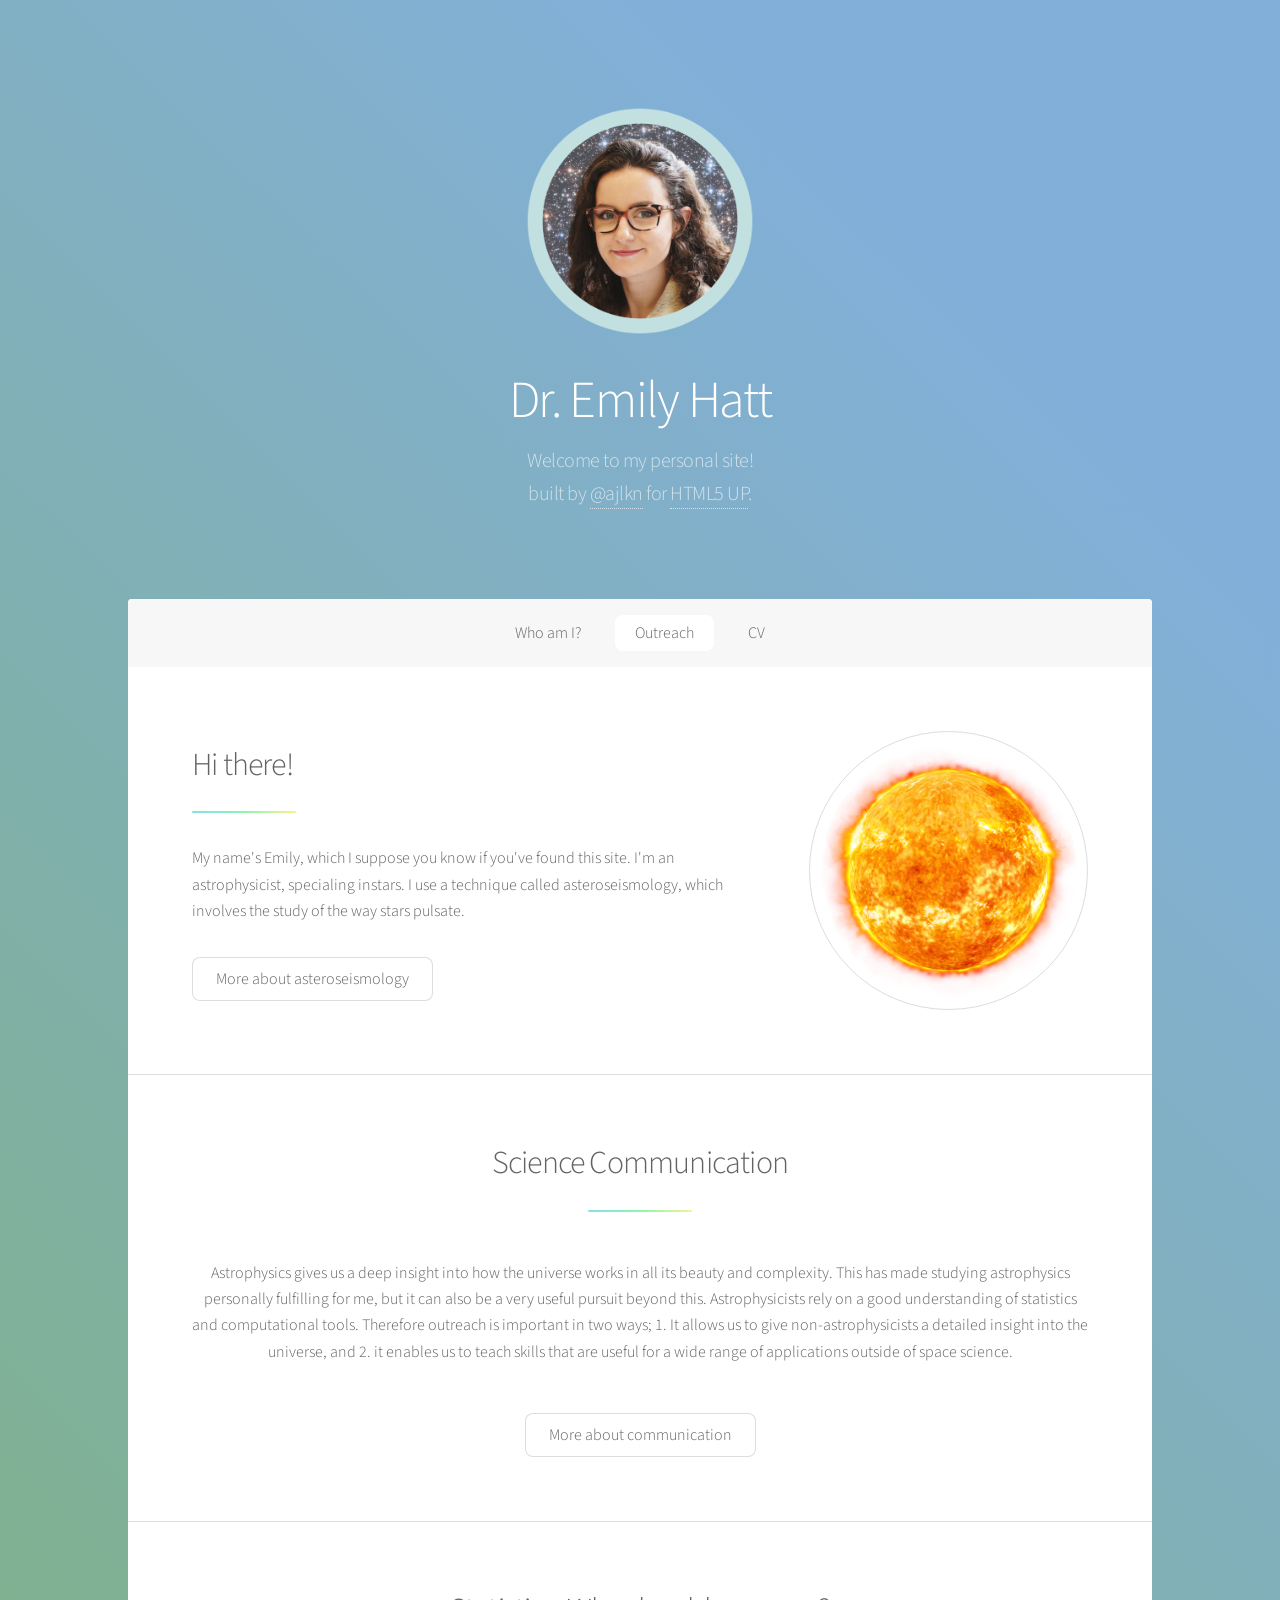
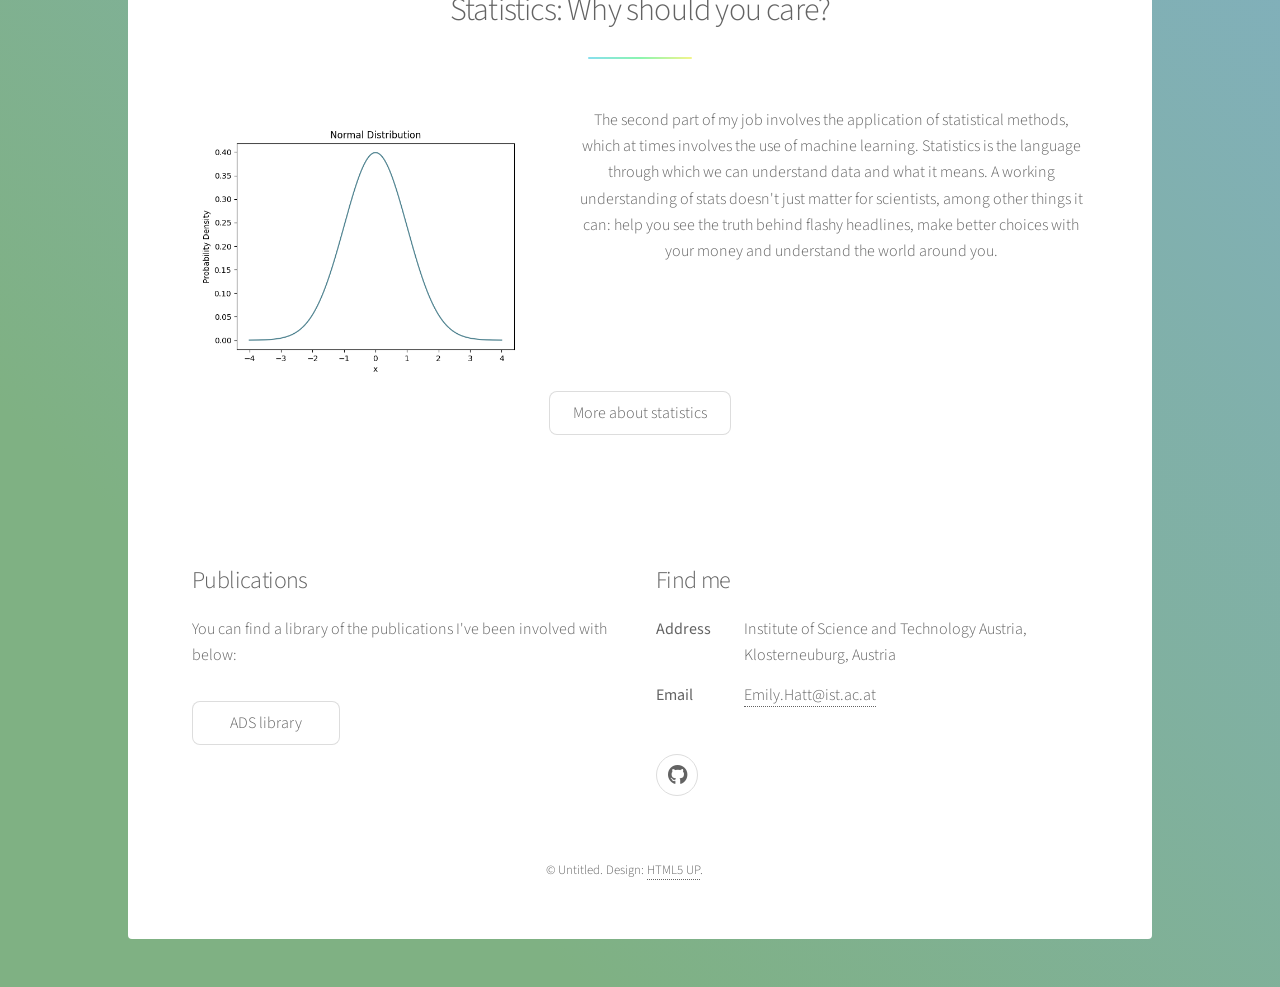
==== commit b50757f7: "framed image" ====
--- a/index.html
+++ b/index.html
@@ -19,7 +19,7 @@
 
 				<!-- Header -->
 					<header id="header" class="alt">
-						<span class="logo"><img src="images/Profile-space.png" alt="" width="180" height="180" /></span>
+						<span class="logo"><img src="images/Profile-space-framed.png" alt="" width="250" height="250" /></span>
 						<h1>Dr. Emily Hatt</h1>
 						<p>Welcome to my personal site!<br />
 						built by <a href="https://twitter.com/ajlkn">@ajlkn</a> for <a href="https://html5up.net">HTML5 UP</a>.</p>
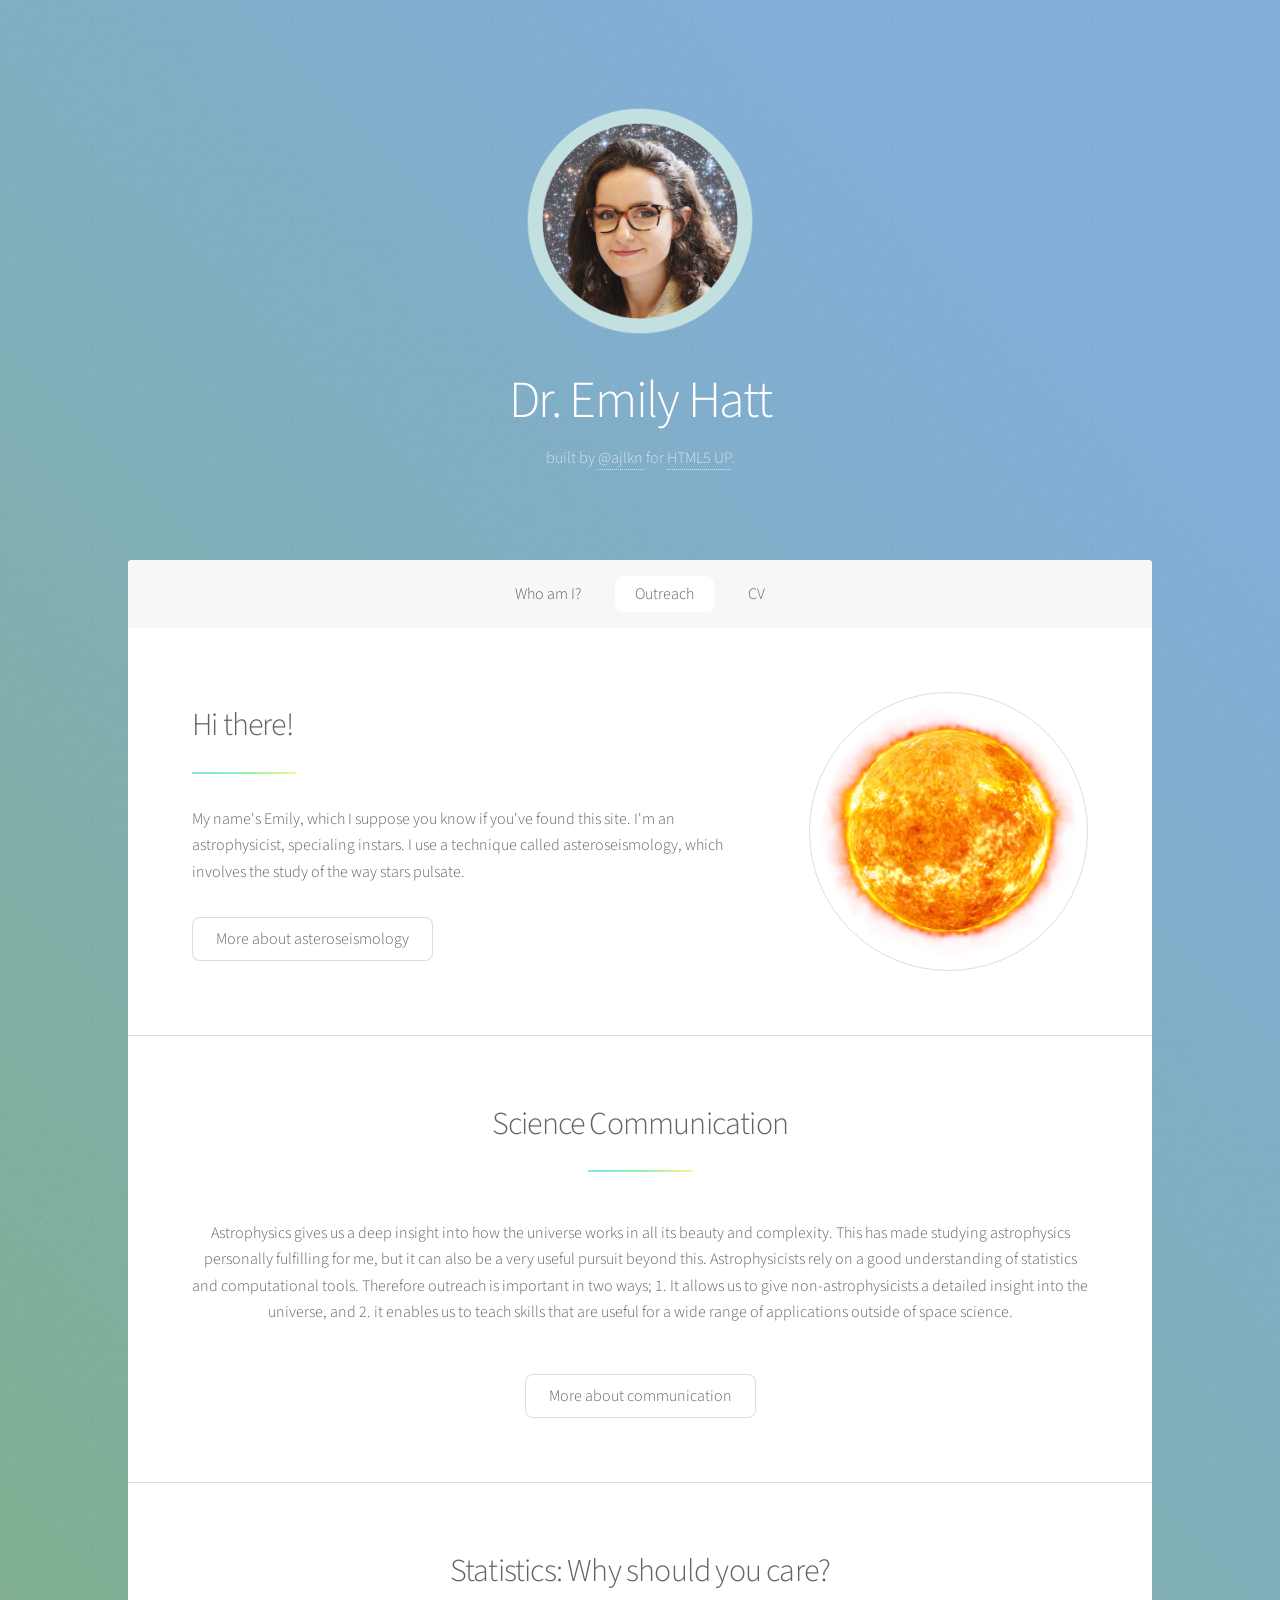
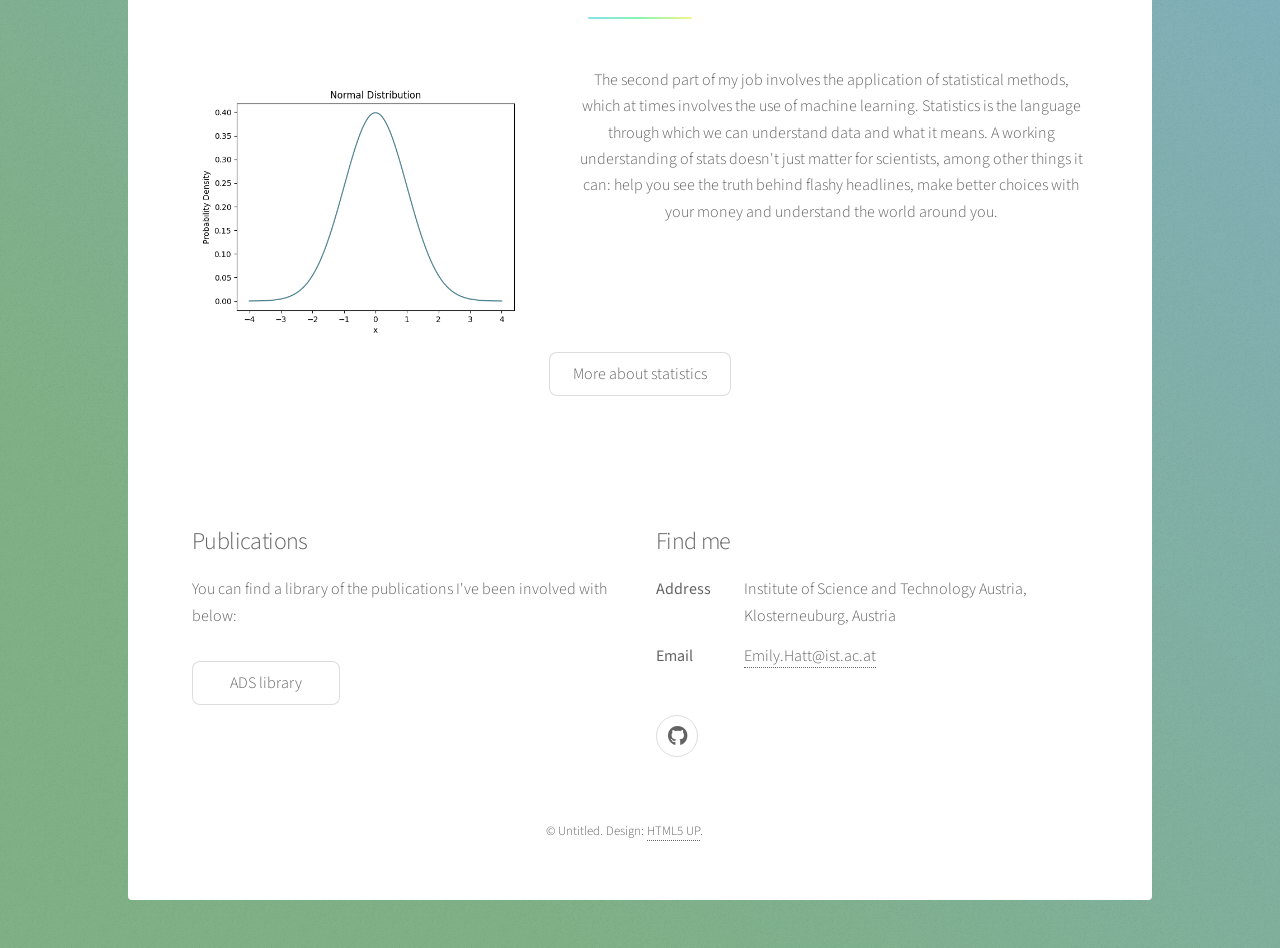
==== commit a5e1810e: "change padding" ====
--- a/index.html
+++ b/index.html
@@ -21,7 +21,6 @@
 					<header id="header" class="alt">
 						<span class="logo"><img src="images/Profile-space-framed.png" alt="" width="250" height="250" /></span>
 						<h1>Dr. Emily Hatt</h1>
-						<p>Welcome to my personal site!<br />
 						built by <a href="https://twitter.com/ajlkn">@ajlkn</a> for <a href="https://html5up.net">HTML5 UP</a>.</p>
 					</header>
 
--- a/assets/css/main.css
+++ b/assets/css/main.css
@@ -100,10 +100,10 @@
 
 	body {
 		background-color: #374447;
-		background-image: url("images/TESS-doodle.png"), -moz-linear-gradient(45deg, #7fb183 15%, #82afda 85%);
-		background-image: url("images/TESS-doodle.png"), -webkit-linear-gradient(45deg, #7fb183 15%, #82afda 85%);
-		background-image: url("images/TESS-doodle.png"), -ms-linear-gradient(45deg, #7fb183 15%, #82afda 85%);
-		background-image: url("images/TESS-doodle.png"), linear-gradient(45deg, #7fb183 15%, #82afda 85%);
+		background-image: url("images/overlay.png"), -moz-linear-gradient(45deg, #7fb183 15%, #82afda 85%);
+		background-image: url("images/overlay.png"), -webkit-linear-gradient(45deg, #7fb183 15%, #82afda 85%);
+		background-image: url("images/overlay.png"), -ms-linear-gradient(45deg, #7fb183 15%, #82afda 85%);
+		background-image: url("images/overlay.png"), linear-gradient(45deg, #7fb183 15%, #82afda 85%);
 	}
 
 		body.is-preload *, body.is-preload *:before, body.is-preload *:after {
@@ -3073,7 +3073,7 @@
 
 	#header {
 		padding: 5em 5em 1em 5em ;
-		text-align: center;
+		text-align: center;h
 	}
 
 		#header h1 {
@@ -3086,7 +3086,7 @@
 		}
 
 		#header.alt {
-			padding: 7em 5em 4em 5em ;
+			padding: 1em 2em 0.5em 2em ;
 		}
 
 			#header.alt h1 {
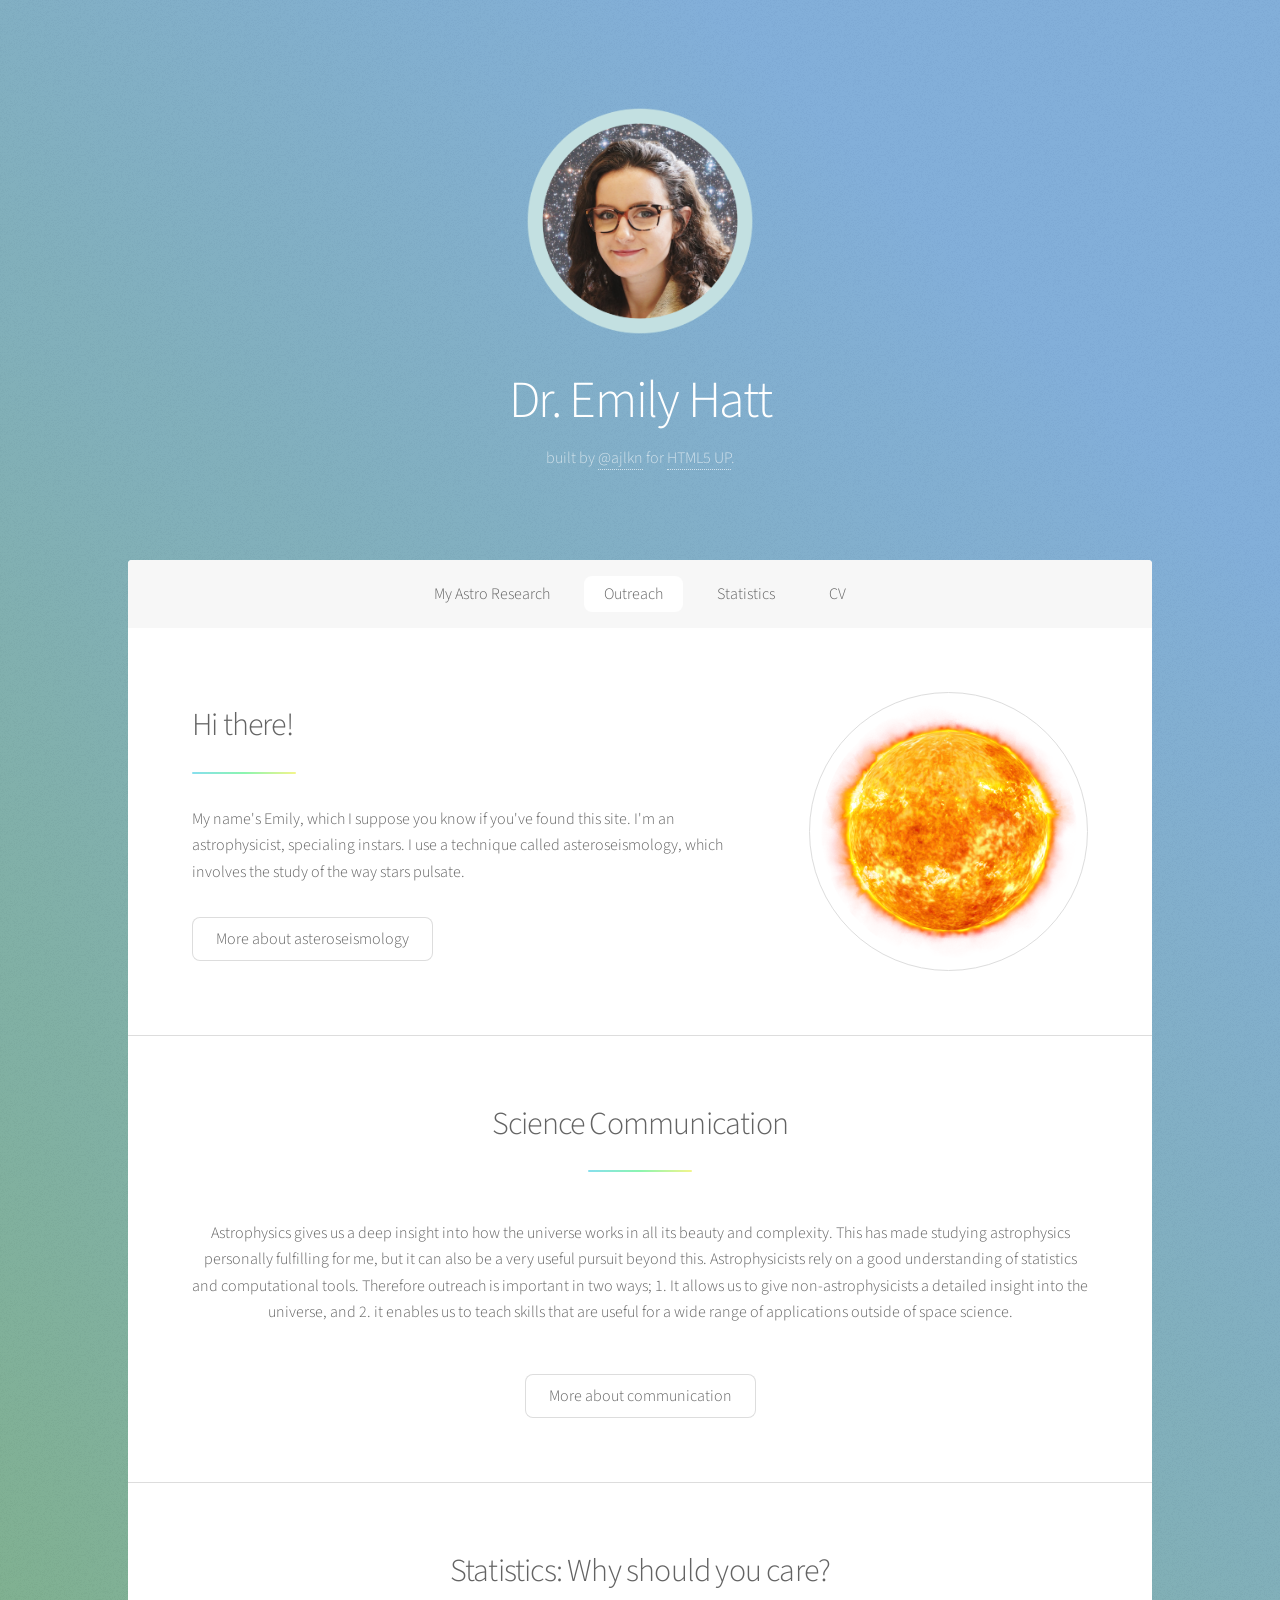
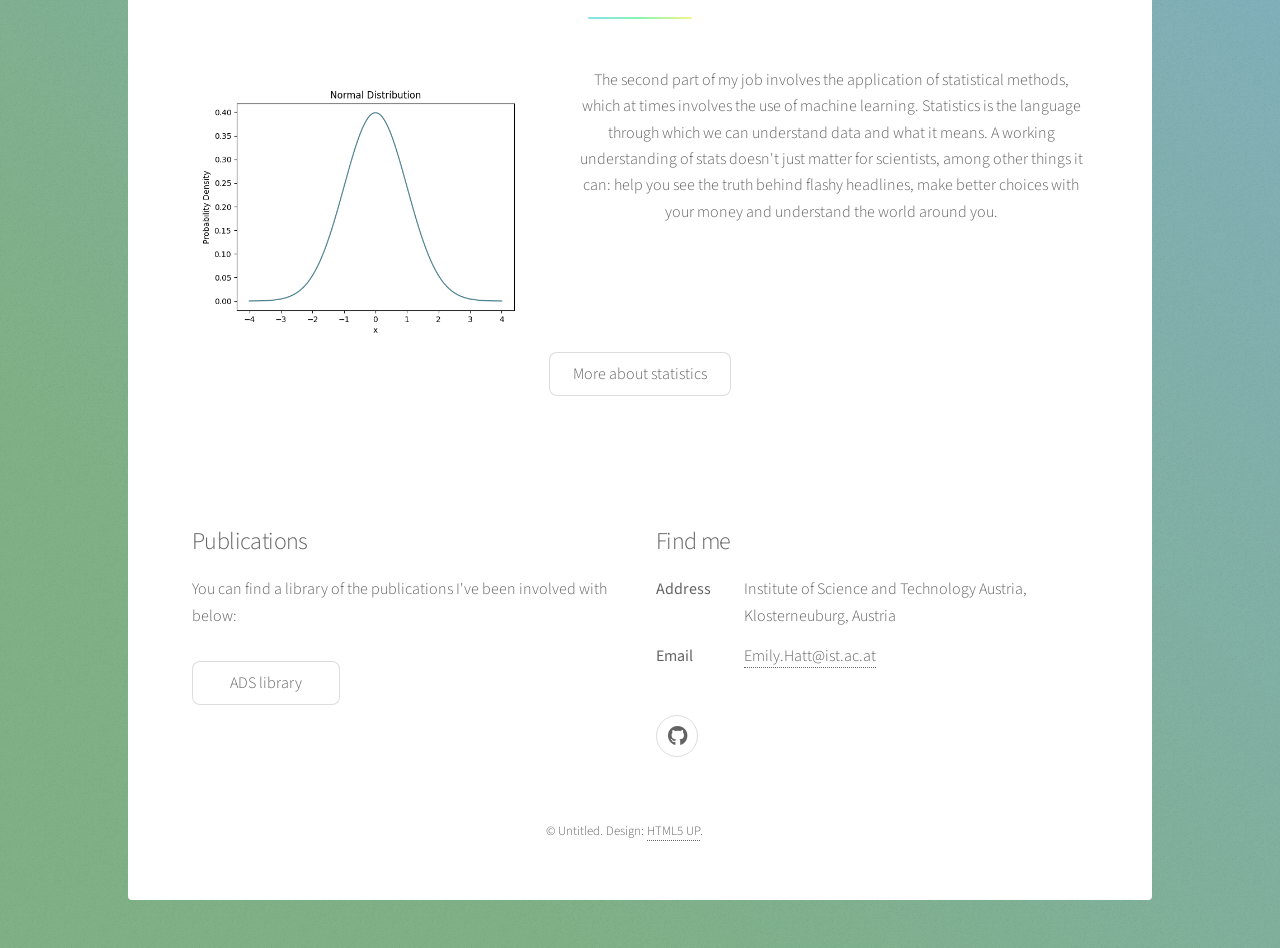
==== commit 58033ac9: "change link structure" ====
--- a/index.html
+++ b/index.html
@@ -27,8 +27,9 @@
 				<!-- Nav -->
 					<nav id="nav">
 						<ul>
-							<li><a href="#intro" class="active">Who am I?</a></li>
+							<li><a href="#intro" class="active">My Astro Research</a></li>
 							<li><a href="#first">Outreach</a></li>
+							<li><a href="#second">Statistics</a></li>
 							<li><a href="images/CV_DrEmilyHatt.pdf" >CV</a></li>
 						</ul>
 					</nav>
--- a/assets/css/main.css
+++ b/assets/css/main.css
@@ -3072,7 +3072,7 @@
 /* Header */
 
 	#header {
-		padding: 5em 5em 1em 5em ;
+		padding: 1em 5em 1em 5em ;
 		text-align: center;h
 	}
 
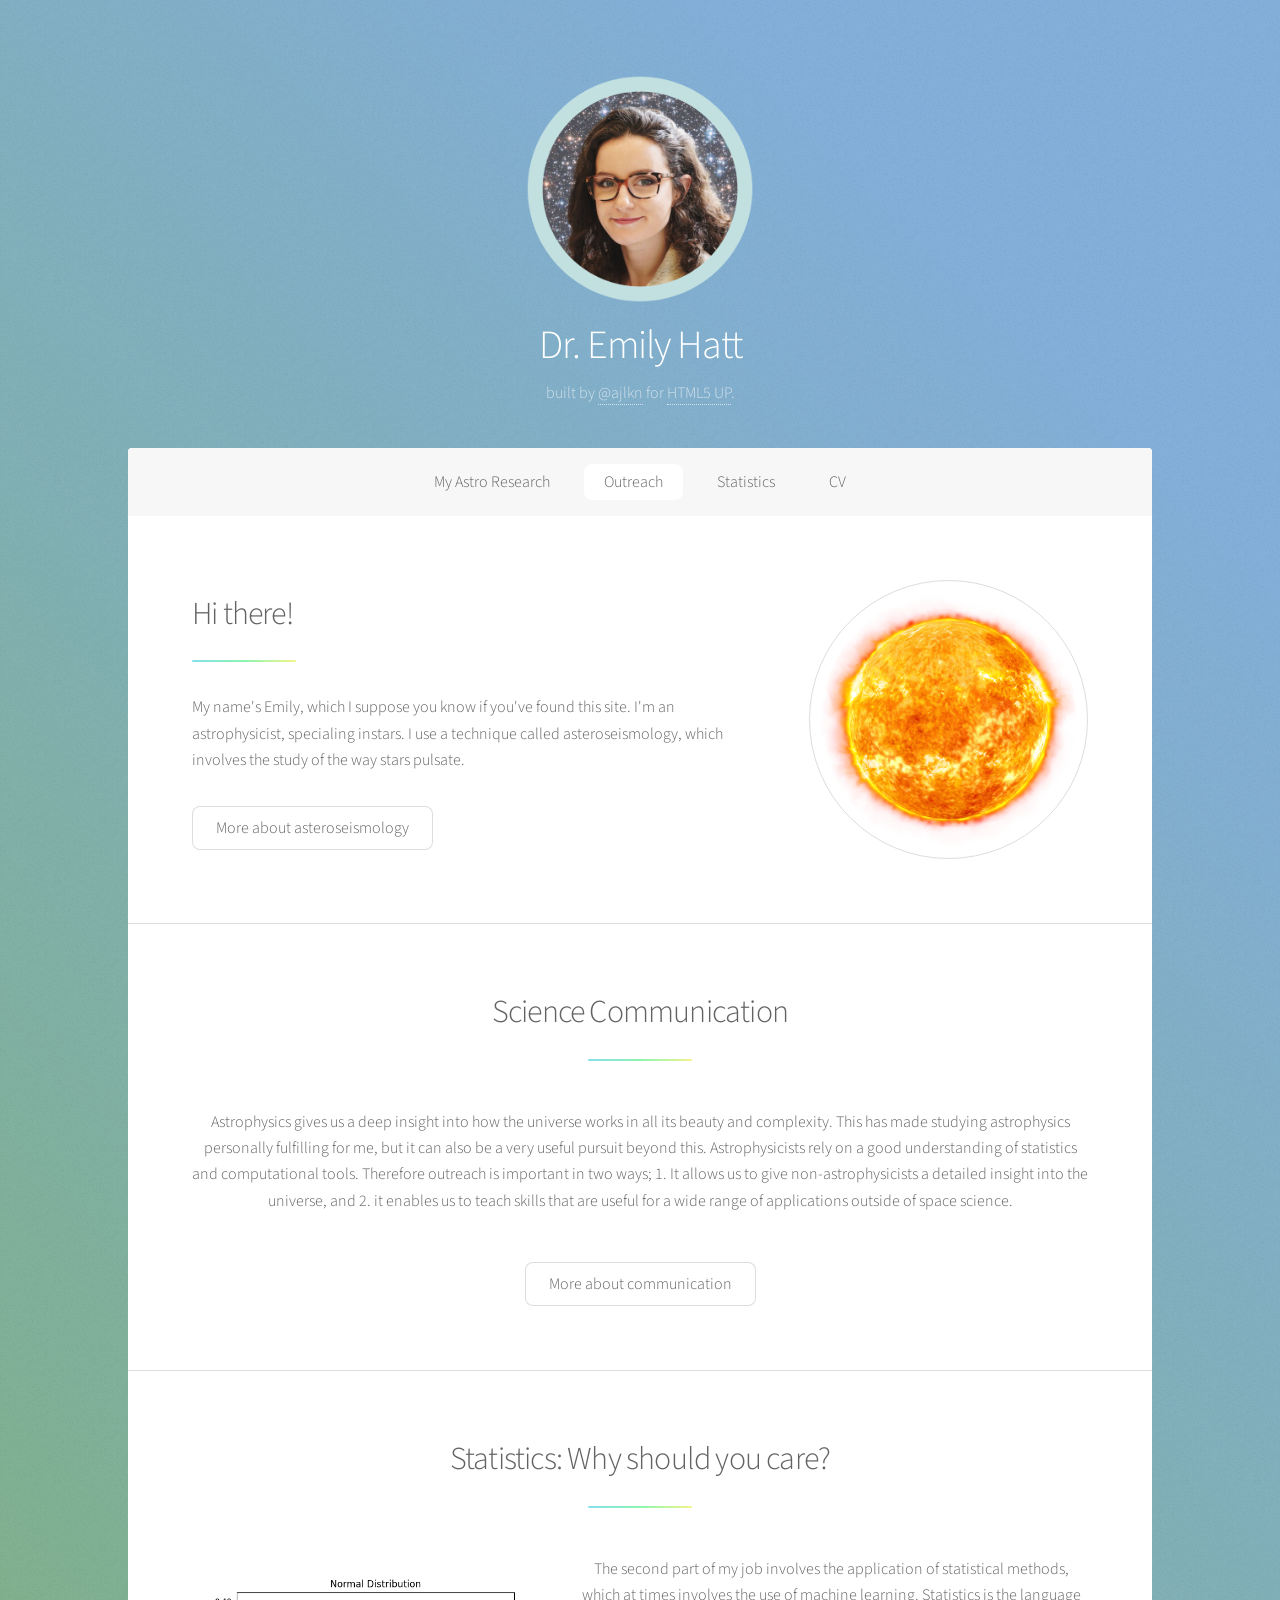
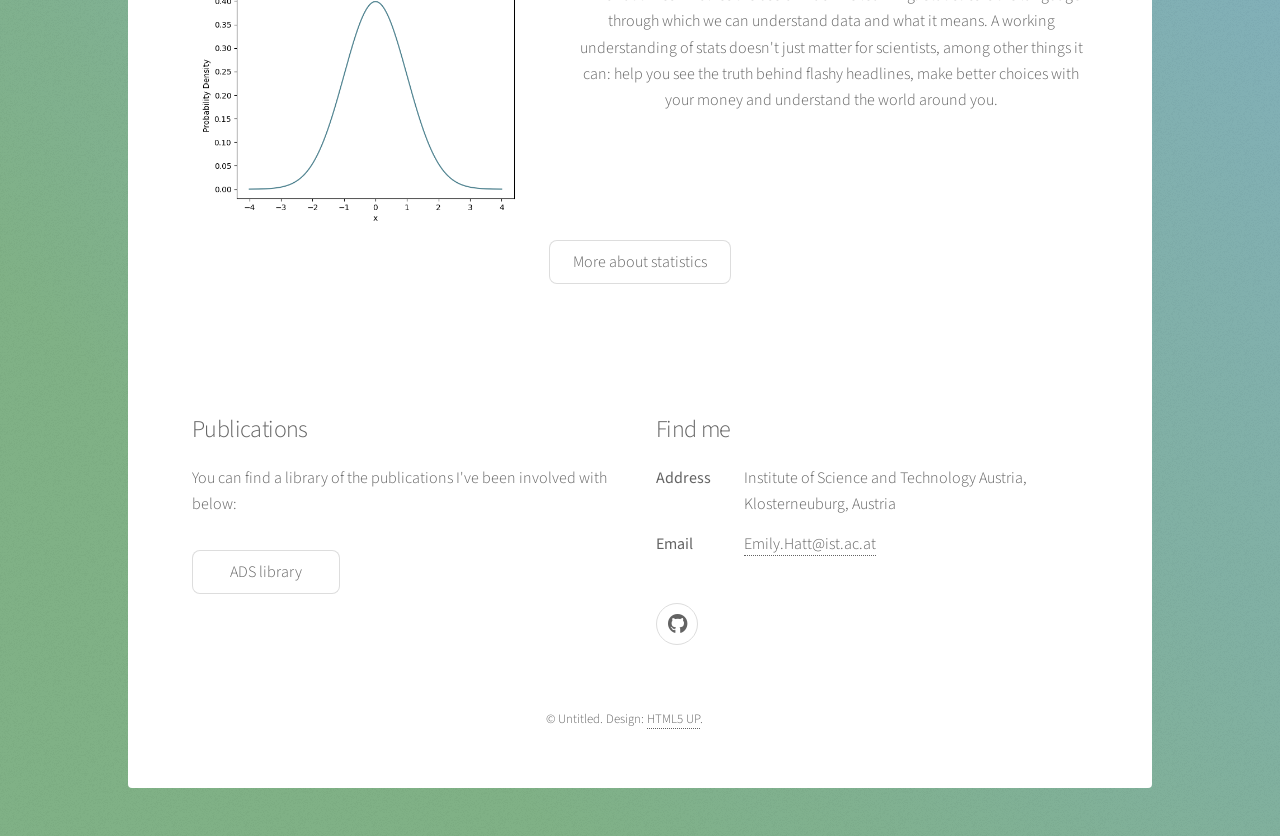
==== commit a2bc4fdd: "remove animations" ====
--- a/index.html
+++ b/index.html
@@ -18,7 +18,7 @@
 			<div id="wrapper">
 
 				<!-- Header -->
-					<header id="header" class="alt">
+					<header id="header">
 						<span class="logo"><img src="images/Profile-space-framed.png" alt="" width="250" height="250" /></span>
 						<h1>Dr. Emily Hatt</h1>
 						built by <a href="https://twitter.com/ajlkn">@ajlkn</a> for <a href="https://html5up.net">HTML5 UP</a>.</p>
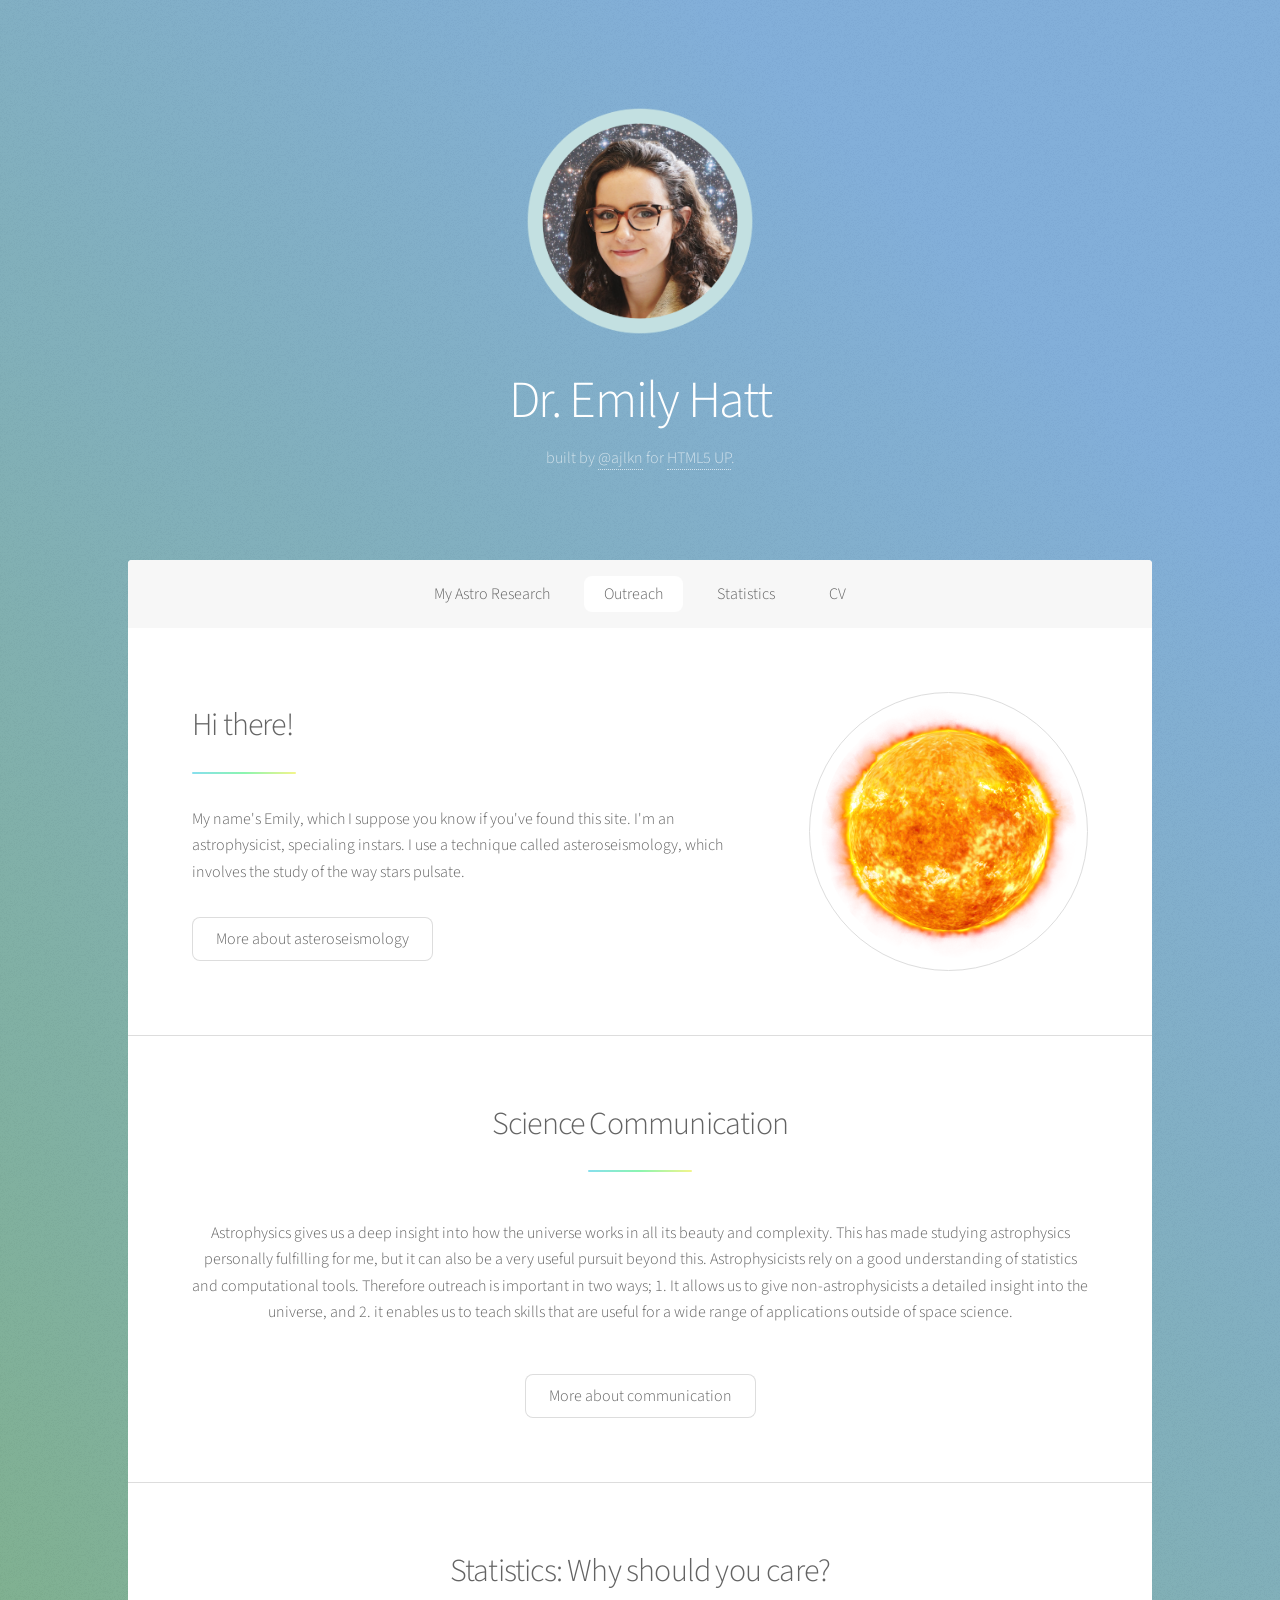
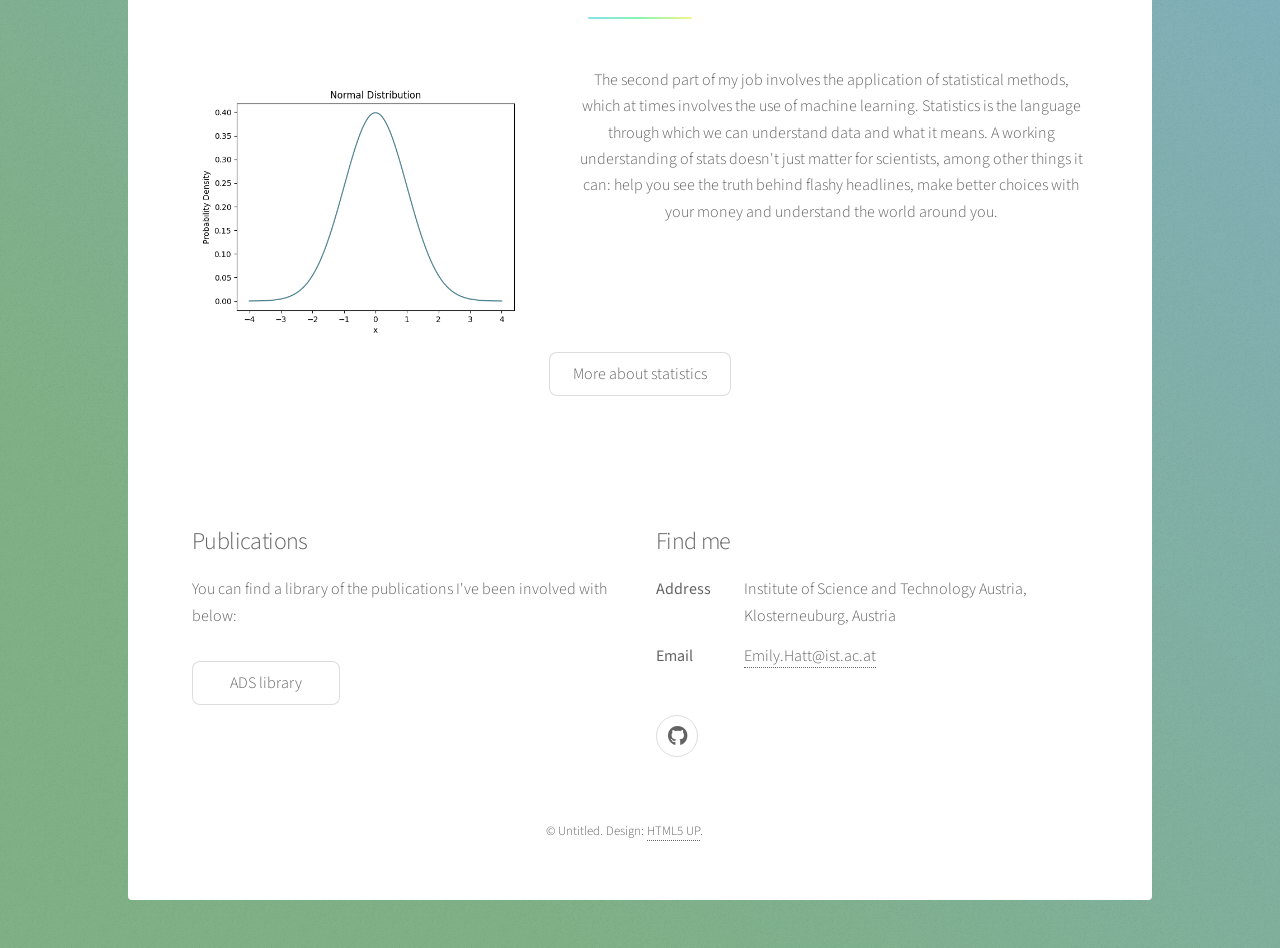
==== commit 290328ae: "add plots" ====
--- a/index.html
+++ b/index.html
@@ -18,7 +18,7 @@
 			<div id="wrapper">
 
 				<!-- Header -->
-					<header id="header">
+					<header id="header" class="alt">
 						<span class="logo"><img src="images/Profile-space-framed.png" alt="" width="250" height="250" /></span>
 						<h1>Dr. Emily Hatt</h1>
 						built by <a href="https://twitter.com/ajlkn">@ajlkn</a> for <a href="https://html5up.net">HTML5 UP</a>.</p>
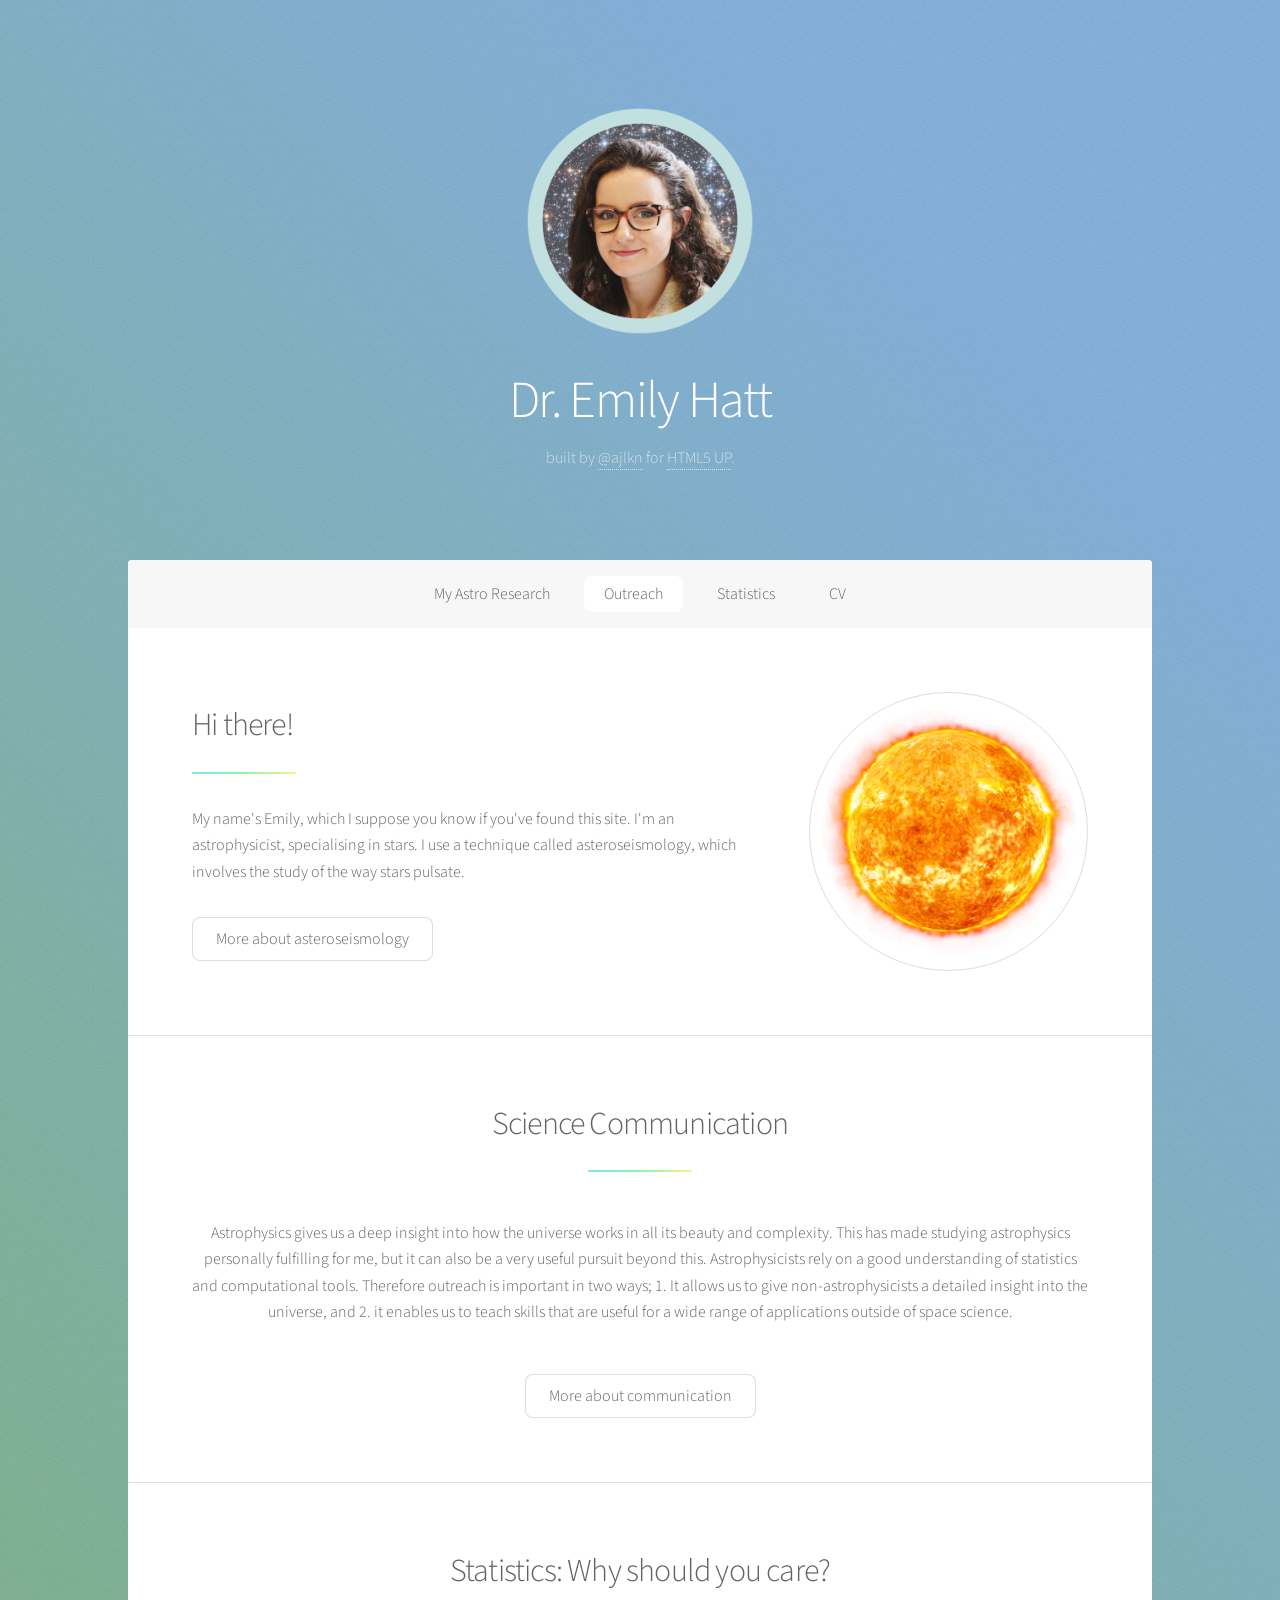
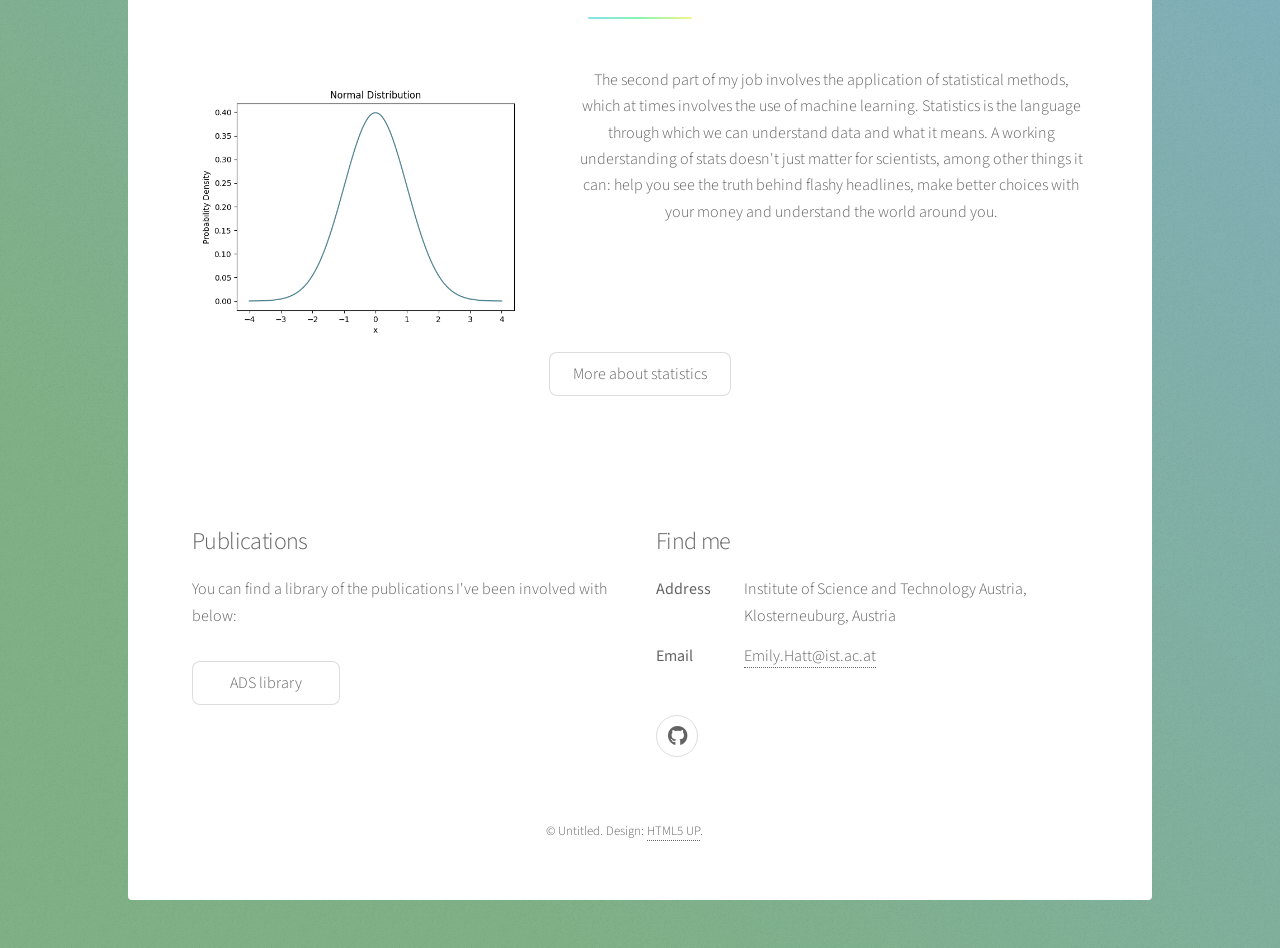
==== commit 3836d19e: "correcting typs" ====
--- a/index.html
+++ b/index.html
@@ -44,7 +44,7 @@
 										<header class="major">
 											<h2>Hi there!</h2>
 										</header>
-										<p>My name's Emily, which I suppose you know if you've found this site. I'm an astrophysicist, specialing instars. I use a technique called asteroseismology, which involves the study of the way stars pulsate. </p>
+										<p>My name's Emily, which I suppose you know if you've found this site. I'm an astrophysicist, specialising in stars. I use a technique called asteroseismology, which involves the study of the way stars pulsate. </p>
 										<ul class="actions">
 											<li><a href="asteroseismology.html" class="button">More about asteroseismology</a></li>
 										</ul>
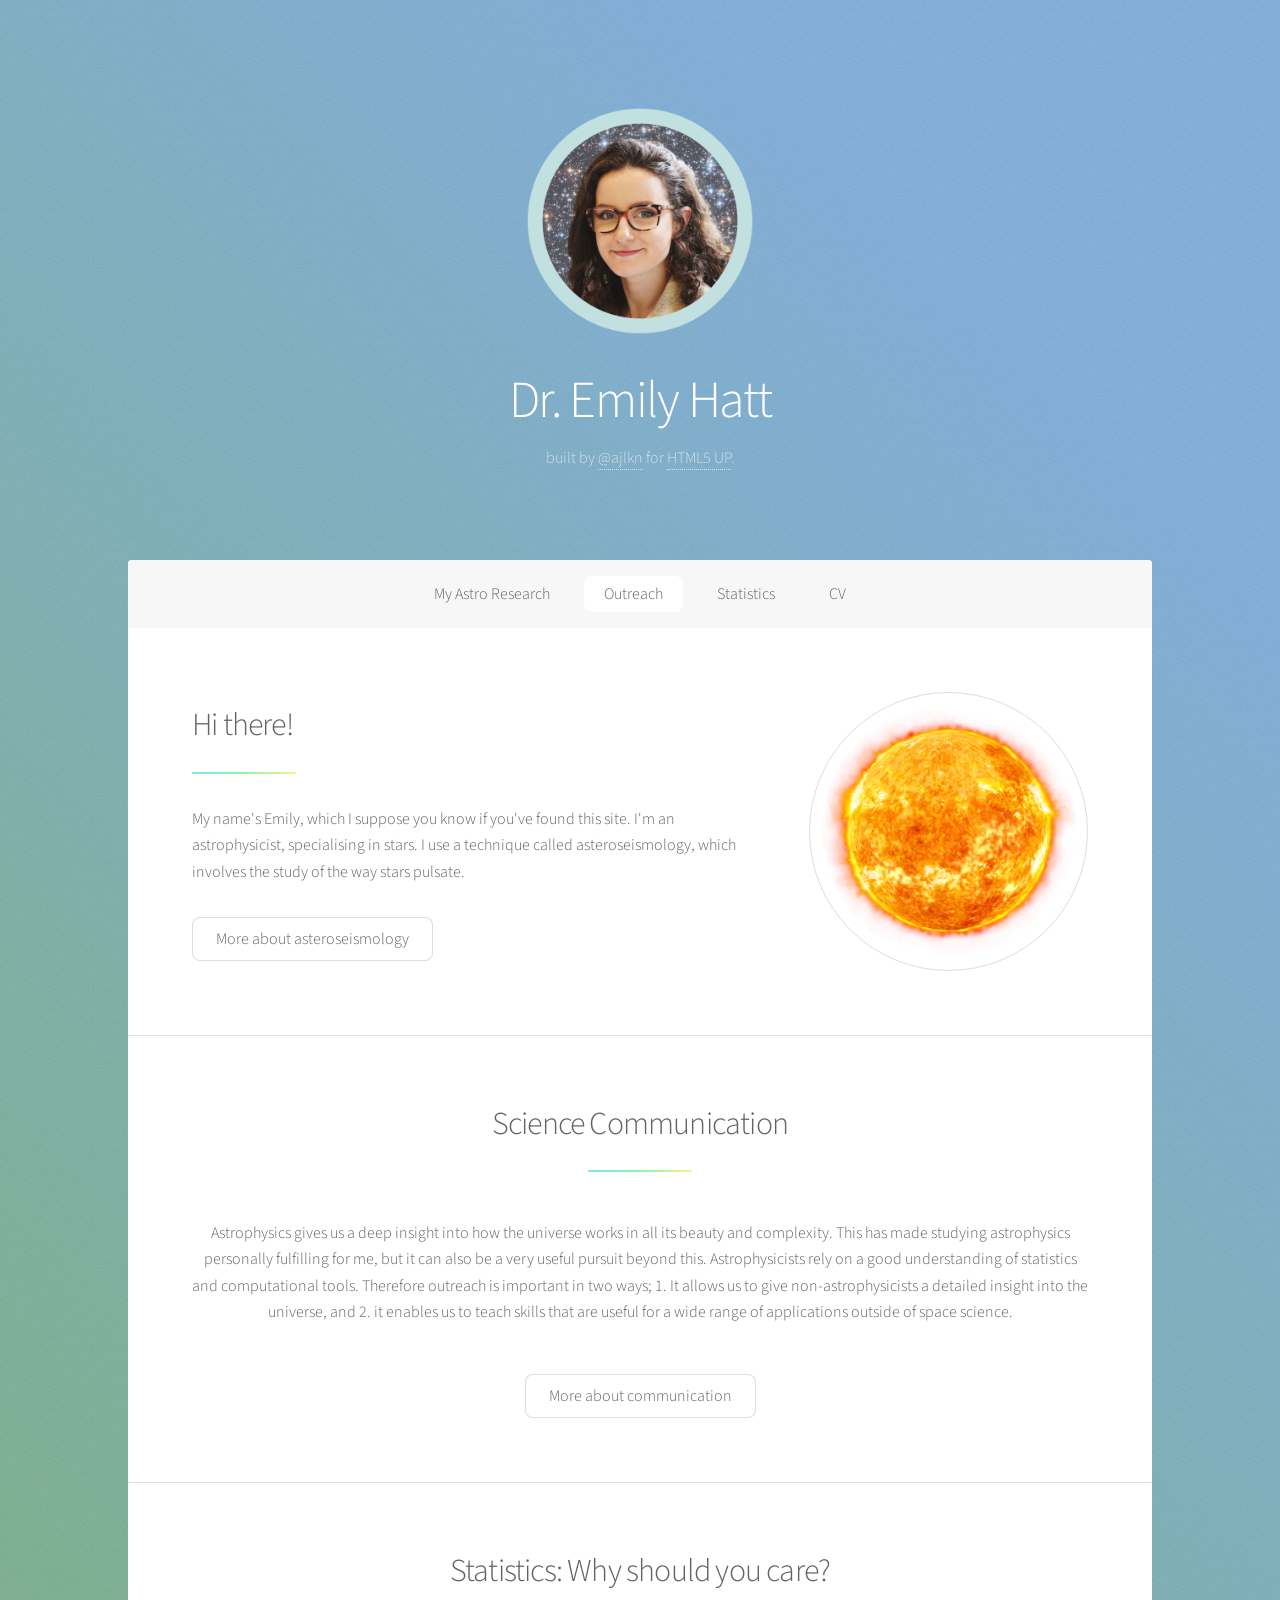
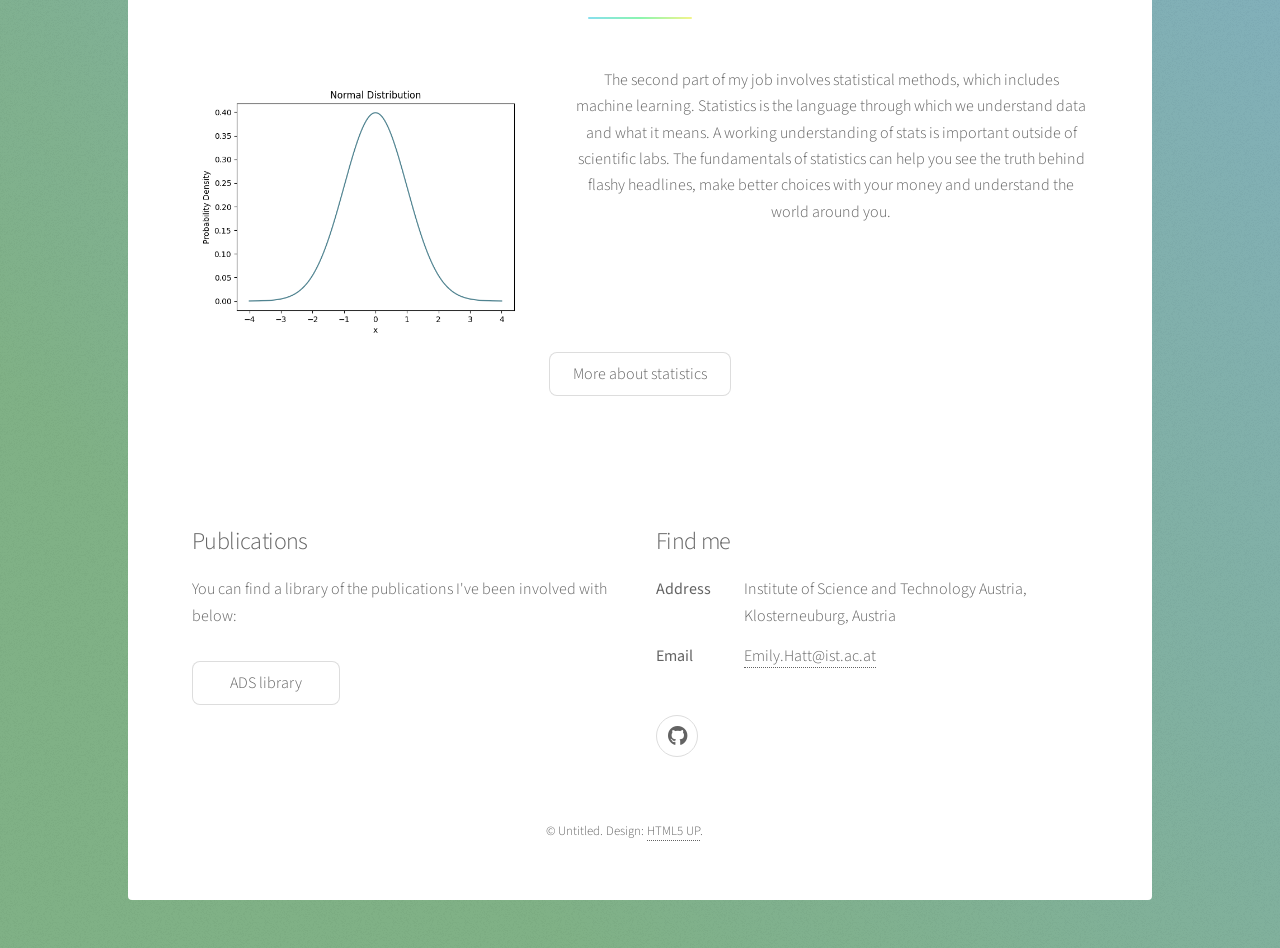
==== commit d69d650b: "fixing text" ====
--- a/index.html
+++ b/index.html
@@ -72,7 +72,8 @@
 								<header class="major">
 									<h2>Statistics: Why should you care?</h2>
 								</header>
-								<p><span class="image left"><img src="images/normal-distribution-blue-2.png" alt="" /></span><p> The second part of my job involves the application of statistical methods, which at times involves the use of machine learning. Statistics is the language through which we can understand data and what it means. A working understanding of stats doesn't just matter for scientists, among other things it can: help you see the truth behind flashy headlines, make better choices with your money and understand the world around you.
+								<p><span class="image left"><img src="images/normal-distribution-blue-2.png" alt="" /></span><p> The second part of my job involves statistical methods, which includes machine learning. Statistics is the language through which we understand data and what it means. A working understanding of stats is important outside of scientific labs. The fundamentals of statistics can help you see the truth behind flashy headlines, make better choices with your money and understand the world around you.
+
 								</ul>
 								<footer class="major">
 									<ul class="actions special">
